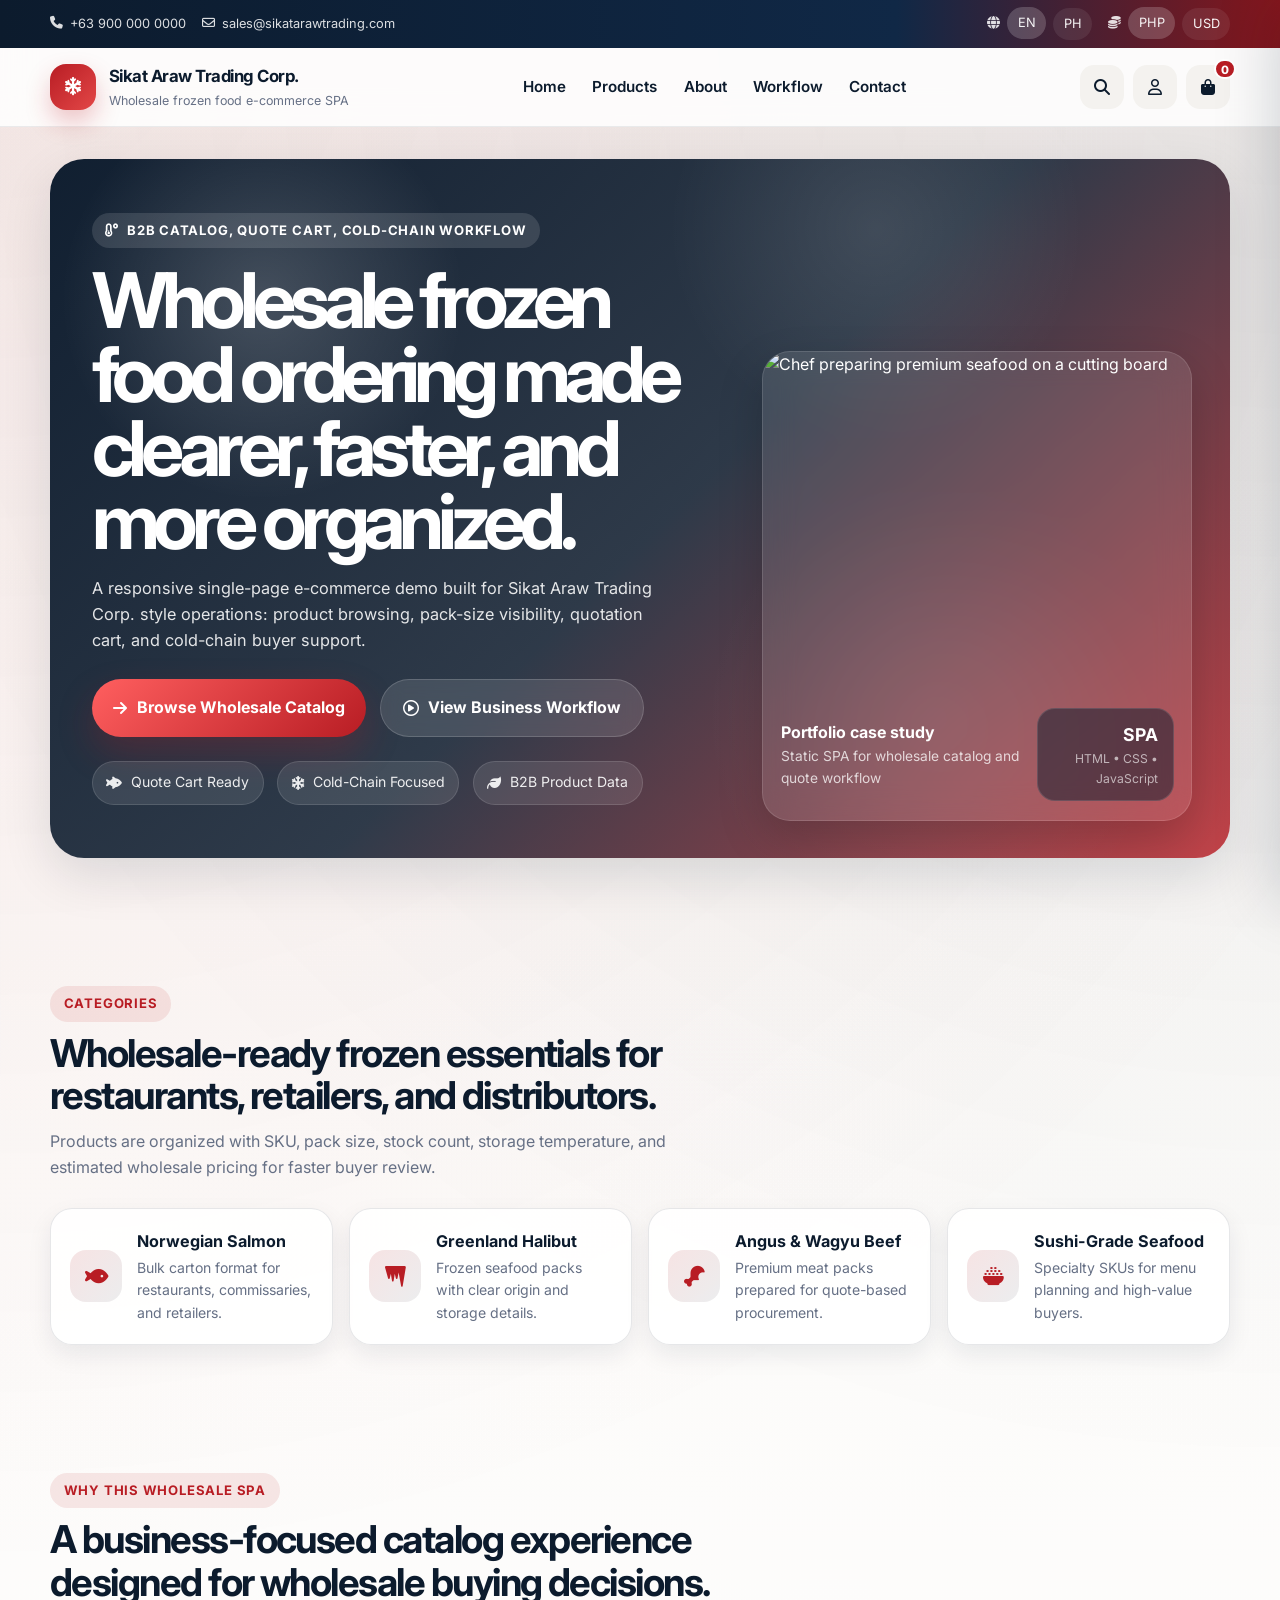
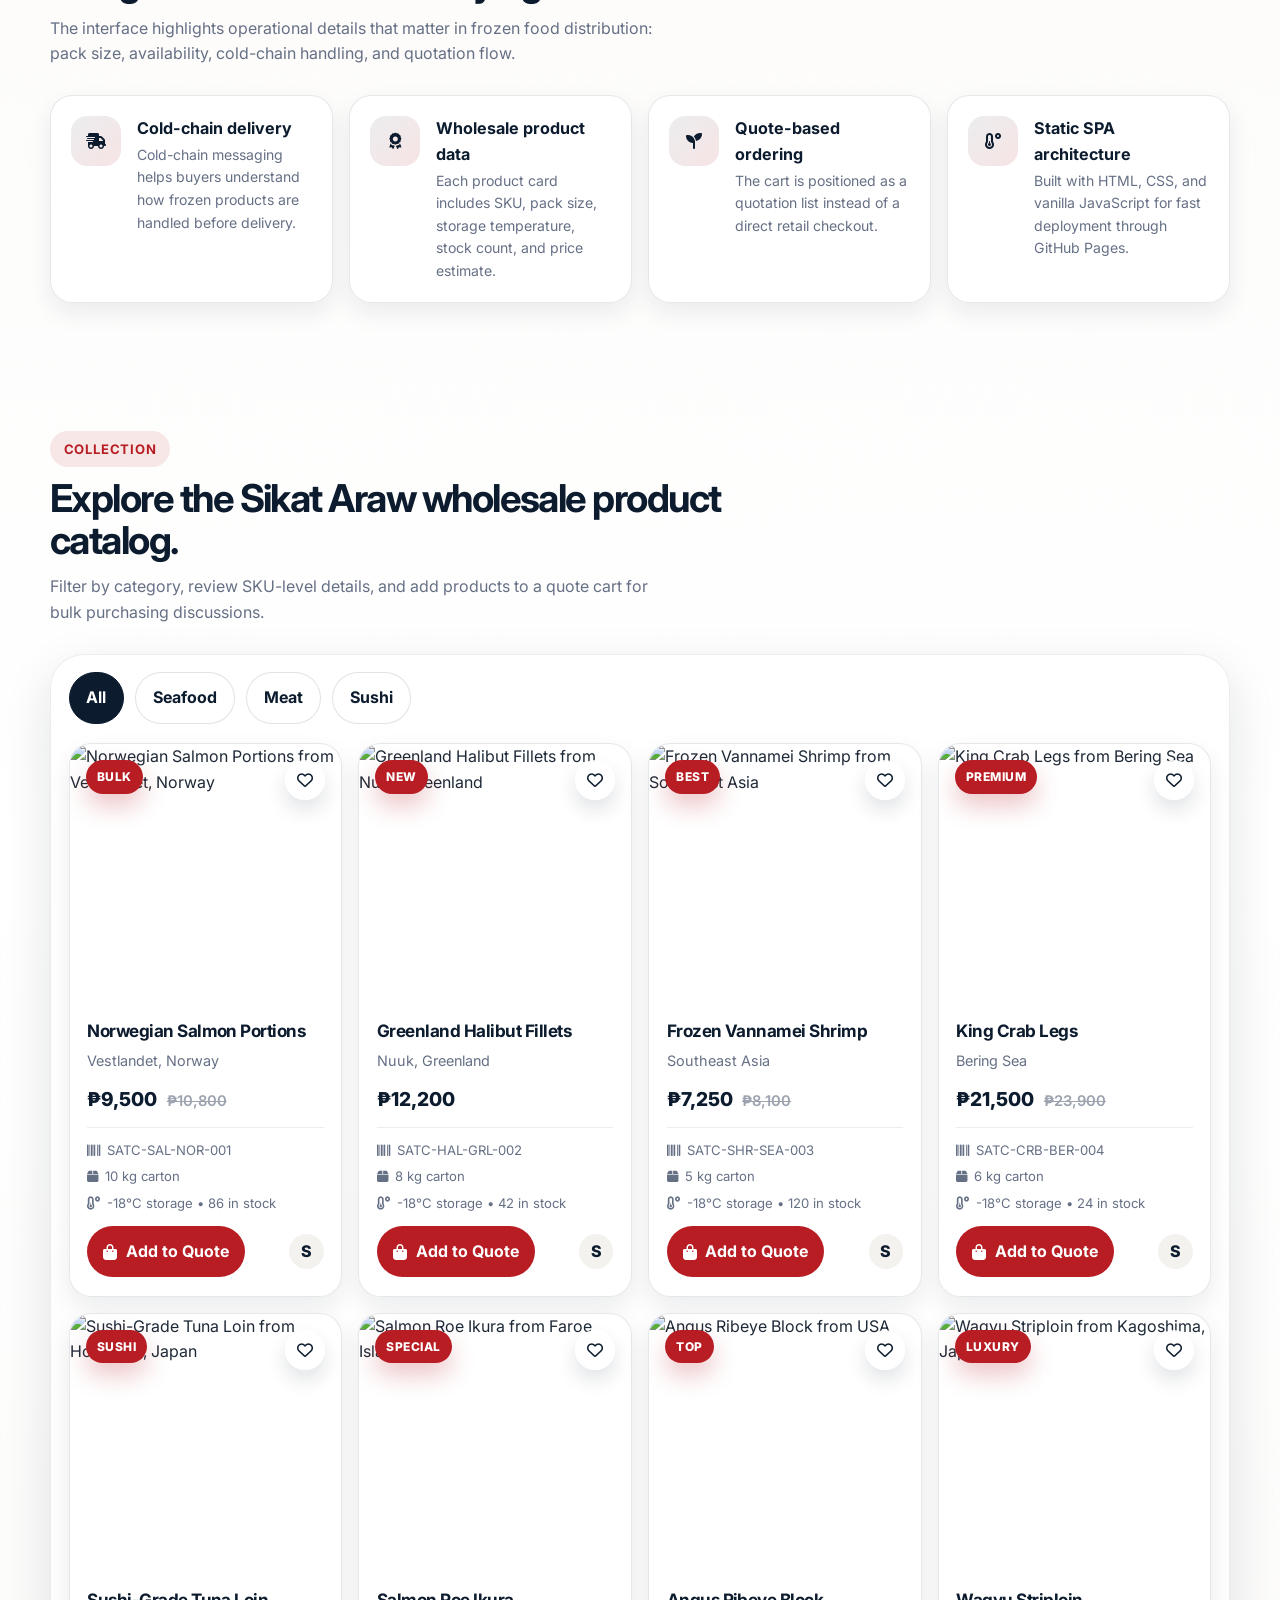
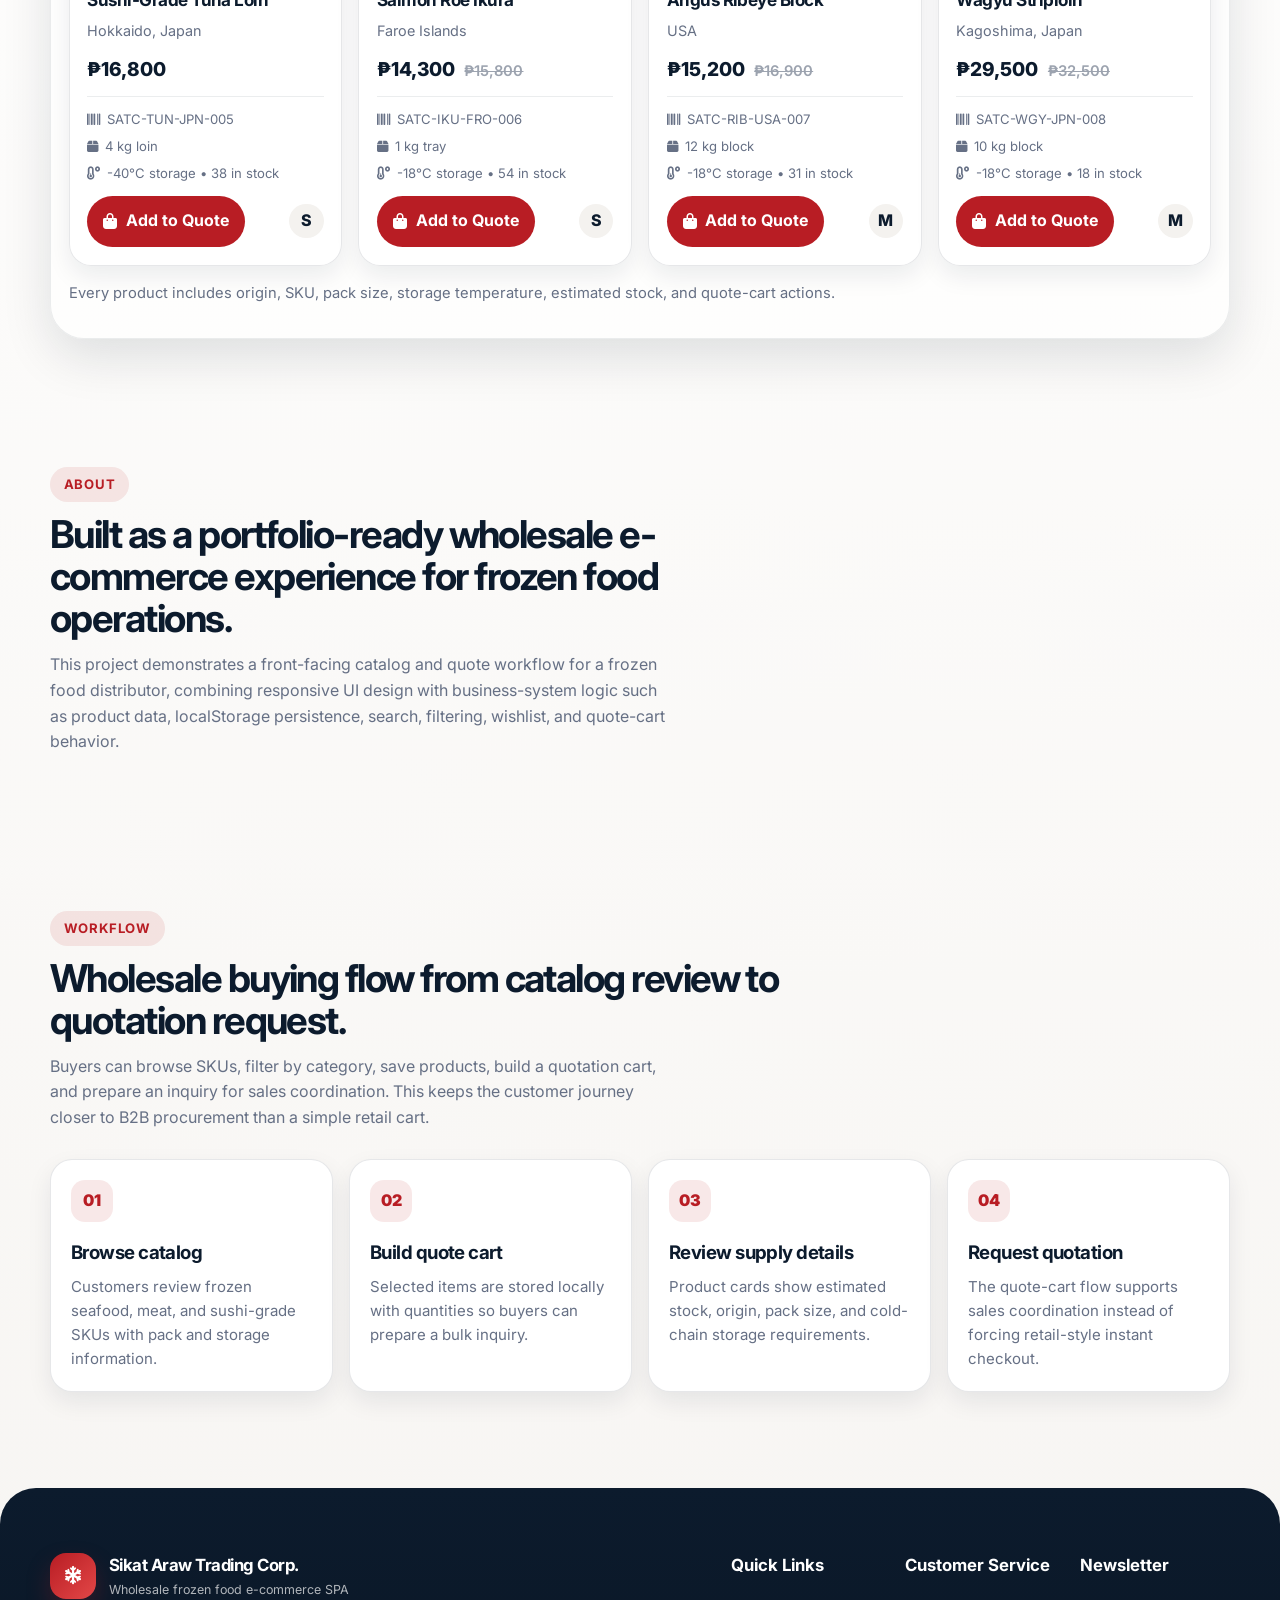
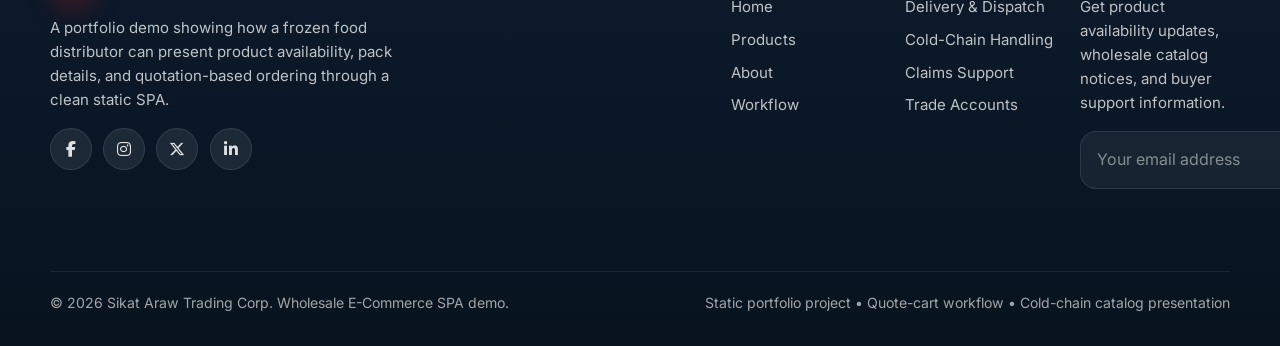
==== sikat-araw-wholesale-ecommerce-spa/index.html @ f28b887a "Add files via upload" ====
<!DOCTYPE html>
<html lang="en">
<head>
  <meta charset="UTF-8" />
  <meta name="viewport" content="width=device-width, initial-scale=1.0" />
  <title>Sikat Araw Trading Corp. | Wholesale E-Commerce SPA</title>
  <meta name="description" content="A portfolio-ready wholesale e-commerce SPA for frozen food distribution, quote requests, product catalog browsing, and cold-chain purchasing workflows." />
  <meta name="theme-color" content="#0c1b2d" />
  <meta property="og:title" content="Sikat Araw Trading Corp. | Wholesale E-Commerce SPA" />
  <meta property="og:description" content="Wholesale frozen food catalog with quote-cart workflow, product availability details, and cold-chain buyer support." />
  <meta property="og:type" content="website" />
  <meta name="author" content="John Eric Malonosan" />
  <link rel="preconnect" href="https://fonts.googleapis.com">
  <link rel="preconnect" href="https://fonts.gstatic.com" crossorigin>
  <link href="https://fonts.googleapis.com/css2?family=Inter:wght@400;500;600;700;800;900&display=swap" rel="stylesheet">
  <link rel="stylesheet" href="https://cdnjs.cloudflare.com/ajax/libs/font-awesome/6.5.2/css/all.min.css" referrerpolicy="no-referrer" />
  <link rel="stylesheet" href="assets/css/styles.css" />
</head>
<body>
  <header class="site-header">
    <div class="utility-bar">
      <div class="container">
        <div class="utility-group">
          <a class="utility-link" href="tel:+639000000000"><i class="fa-solid fa-phone"></i> +63 900 000 0000</a>
          <a class="utility-link" href="mailto:sales@sikatarawtrading.com"><i class="fa-regular fa-envelope"></i> sales@sikatarawtrading.com</a>
        </div>
        <div class="utility-group">
          <div class="switcher" aria-label="Language switcher">
            <i class="fa-solid fa-globe"></i>
            <button type="button" class="active" data-language="EN" aria-pressed="true">EN</button>
            <button type="button" data-language="PH" aria-pressed="false">PH</button>
          </div>
          <div class="switcher" aria-label="Currency switcher">
            <i class="fa-solid fa-coins"></i>
            <button type="button" class="active" data-currency="PHP" aria-pressed="true">PHP</button>
            <button type="button" data-currency="USD" aria-pressed="false">USD</button>
          </div>
        </div>
      </div>
    </div>

    <nav class="main-nav">
      <div class="container">
        <a class="brand" href="#home" aria-label="Sikat Araw Trading Corp. home">
          <span class="brand-mark"><i class="fa-solid fa-snowflake"></i></span>
          <span class="brand-text">
            <strong>Sikat Araw Trading Corp.</strong>
            <span>Wholesale frozen food e-commerce SPA</span>
          </span>
        </a>

        <button class="menu-toggle" type="button" aria-label="Toggle navigation" aria-expanded="false" aria-controls="navLinks">
          <i class="fa-solid fa-bars"></i>
        </button>

        <ul class="nav-links" id="navLinks">
          <li><a href="#home">Home</a></li>
          <li><a href="#products">Products</a></li>
          <li><a href="#about">About</a></li>
          <li><a href="#workflow">Workflow</a></li>
          <li><a href="#contact">Contact</a></li>
        </ul>

        <div class="nav-actions" aria-label="Quick actions">
          <button class="icon-btn" id="searchButton" type="button" aria-label="Search products" aria-controls="searchModal">
            <i class="fa-solid fa-magnifying-glass"></i>
          </button>
          <button class="icon-btn" id="accountButton" type="button" aria-label="Trade account information" aria-controls="infoModal">
            <i class="fa-regular fa-user"></i>
          </button>
          <button class="icon-btn" id="cartButton" type="button" aria-label="Open quote cart" aria-controls="cartDrawer" aria-expanded="false">
            <i class="fa-solid fa-bag-shopping"></i>
            <span class="cart-badge" id="cartBadge">0</span>
          </button>
        </div>
      </div>
    </nav>
  </header>

  <main id="home">
    <section class="hero">
      <div class="container">
        <div class="hero-shell">
          <div class="hero-grid">
            <div class="hero-copy">
              <span class="eyebrow"><i class="fa-solid fa-temperature-low"></i> B2B catalog, quote cart, cold-chain workflow</span>
              <h1>Wholesale frozen food ordering made clearer, faster, and more organized.</h1>
              <p>
                A responsive single-page e-commerce demo built for Sikat Araw Trading Corp. style operations: product browsing, pack-size visibility, quotation cart, and cold-chain buyer support.
              </p>
              <div class="hero-actions">
                <a class="pill-btn primary" href="#products"><i class="fa-solid fa-arrow-right"></i> Browse Wholesale Catalog</a>
                <a class="pill-btn outline" href="#workflow"><i class="fa-regular fa-circle-play"></i> View Business Workflow</a>
              </div>
              <div class="hero-points" aria-label="Key value propositions">
                <span class="hero-point"><i class="fa-solid fa-fish-fins"></i> Quote Cart Ready</span>
                <span class="hero-point"><i class="fa-solid fa-snowflake"></i> Cold-Chain Focused</span>
                <span class="hero-point"><i class="fa-solid fa-leaf"></i> B2B Product Data</span>
              </div>
            </div>

            <div class="hero-visual">
              <div class="hero-card">
                <img src="https://images.unsplash.com/photo-1519708227418-c8fd9a32b7a2?auto=format&fit=crop&w=1200&q=80" alt="Chef preparing premium seafood on a cutting board" />
                <div class="hero-card-footer">
                  <div>
                    <strong>Portfolio case study</strong>
                    <span>Static SPA for wholesale catalog and quote workflow</span>
                  </div>
                  <div class="hero-stat">
                    <strong>SPA</strong>
                    <span>HTML • CSS • JavaScript</span>
                  </div>
                </div>
              </div>
            </div>
          </div>
        </div>
      </div>
    </section>

    <section class="section" aria-labelledby="categories-title">
      <div class="container">
        <div class="section-heading">
          <span class="eyebrow">Categories</span>
          <h2 id="categories-title">Wholesale-ready frozen essentials for restaurants, retailers, and distributors.</h2>
          <p>Products are organized with SKU, pack size, stock count, storage temperature, and estimated wholesale pricing for faster buyer review.</p>
        </div>

        <div class="category-grid">
          <article class="category-card">
            <div class="category-icon"><i class="fa-solid fa-fish"></i></div>
            <div>
              <h3>Norwegian Salmon</h3>
              <p>Bulk carton format for restaurants, commissaries, and retailers.</p>
            </div>
          </article>
          <article class="category-card">
            <div class="category-icon"><i class="fa-solid fa-icicles"></i></div>
            <div>
              <h3>Greenland Halibut</h3>
              <p>Frozen seafood packs with clear origin and storage details.</p>
            </div>
          </article>
          <article class="category-card">
            <div class="category-icon"><i class="fa-solid fa-drumstick-bite"></i></div>
            <div>
              <h3>Angus & Wagyu Beef</h3>
              <p>Premium meat packs prepared for quote-based procurement.</p>
            </div>
          </article>
          <article class="category-card">
            <div class="category-icon"><i class="fa-solid fa-bowl-rice"></i></div>
            <div>
              <h3>Sushi-Grade Seafood</h3>
              <p>Specialty SKUs for menu planning and high-value buyers.</p>
            </div>
          </article>
        </div>
      </div>
    </section>

    <section class="section" aria-labelledby="benefits-title">
      <div class="container">
        <div class="section-heading">
          <span class="eyebrow">Why this wholesale SPA</span>
          <h2 id="benefits-title">A business-focused catalog experience designed for wholesale buying decisions.</h2>
          <p>The interface highlights operational details that matter in frozen food distribution: pack size, availability, cold-chain handling, and quotation flow.</p>
        </div>

        <div class="benefit-grid">
          <article class="benefit-card">
            <div class="benefit-icon"><i class="fa-solid fa-truck-fast"></i></div>
            <div>
              <h3>Cold-chain delivery</h3>
              <p>Cold-chain messaging helps buyers understand how frozen products are handled before delivery.</p>
            </div>
          </article>
          <article class="benefit-card">
            <div class="benefit-icon"><i class="fa-solid fa-award"></i></div>
            <div>
              <h3>Wholesale product data</h3>
              <p>Each product card includes SKU, pack size, storage temperature, stock count, and price estimate.</p>
            </div>
          </article>
          <article class="benefit-card">
            <div class="benefit-icon"><i class="fa-solid fa-seedling"></i></div>
            <div>
              <h3>Quote-based ordering</h3>
              <p>The cart is positioned as a quotation list instead of a direct retail checkout.</p>
            </div>
          </article>
          <article class="benefit-card">
            <div class="benefit-icon"><i class="fa-solid fa-temperature-low"></i></div>
            <div>
              <h3>Static SPA architecture</h3>
              <p>Built with HTML, CSS, and vanilla JavaScript for fast deployment through GitHub Pages.</p>
            </div>
          </article>
        </div>
      </div>
    </section>

    <section class="section" id="products" aria-labelledby="products-title">
      <div class="container">
        <div class="section-heading">
          <span class="eyebrow">Collection</span>
          <h2 id="products-title">Explore the Sikat Araw wholesale product catalog.</h2>
          <p>Filter by category, review SKU-level details, and add products to a quote cart for bulk purchasing discussions.</p>
        </div>

        <div class="collection-wrap">
          <div class="tabs" role="tablist" aria-label="Product categories">
            <button class="tab-btn active" type="button" role="tab" aria-selected="true" data-filter="all">All</button>
            <button class="tab-btn" type="button" role="tab" aria-selected="false" data-filter="seafood">Seafood</button>
            <button class="tab-btn" type="button" role="tab" aria-selected="false" data-filter="meat">Meat</button>
            <button class="tab-btn" type="button" role="tab" aria-selected="false" data-filter="sushi">Sushi</button>
          </div>

          <div class="product-grid" id="productGrid" aria-live="polite"></div>
          <p class="filter-note">Every product includes origin, SKU, pack size, storage temperature, estimated stock, and quote-cart actions.</p>
        </div>
      </div>
    </section>

    <section class="section" id="about">
      <div class="container">
        <div class="section-heading">
          <span class="eyebrow">About</span>
          <h2>Built as a portfolio-ready wholesale e-commerce experience for frozen food operations.</h2>
          <p>This project demonstrates a front-facing catalog and quote workflow for a frozen food distributor, combining responsive UI design with business-system logic such as product data, localStorage persistence, search, filtering, wishlist, and quote-cart behavior.</p>
        </div>
      </div>
    </section>

    <section class="section" id="workflow">
      <div class="container">
        <div class="section-heading">
          <span class="eyebrow">Workflow</span>
          <h2>Wholesale buying flow from catalog review to quotation request.</h2>
          <p>Buyers can browse SKUs, filter by category, save products, build a quotation cart, and prepare an inquiry for sales coordination. This keeps the customer journey closer to B2B procurement than a simple retail cart.</p>
        </div>

        <div class="workflow-grid" aria-label="Wholesale workflow steps">
          <article class="workflow-card">
            <span>01</span>
            <h3>Browse catalog</h3>
            <p>Customers review frozen seafood, meat, and sushi-grade SKUs with pack and storage information.</p>
          </article>
          <article class="workflow-card">
            <span>02</span>
            <h3>Build quote cart</h3>
            <p>Selected items are stored locally with quantities so buyers can prepare a bulk inquiry.</p>
          </article>
          <article class="workflow-card">
            <span>03</span>
            <h3>Review supply details</h3>
            <p>Product cards show estimated stock, origin, pack size, and cold-chain storage requirements.</p>
          </article>
          <article class="workflow-card">
            <span>04</span>
            <h3>Request quotation</h3>
            <p>The quote-cart flow supports sales coordination instead of forcing retail-style instant checkout.</p>
          </article>
        </div>
      </div>
    </section>
  </main>

  <footer class="site-footer" id="contact">
    <div class="container">
      <div class="footer-grid">
        <div class="footer-brand">
          <a class="brand" href="#home" aria-label="Sikat Araw Trading Corp. home">
            <span class="brand-mark"><i class="fa-solid fa-snowflake"></i></span>
            <span class="brand-text">
              <strong style="color:#fff;">Sikat Araw Trading Corp.</strong>
              <span style="color:rgba(255,255,255,0.68);">Wholesale frozen food e-commerce SPA</span>
            </span>
          </a>
          <p style="margin:1rem 0 0;">
            A portfolio demo showing how a frozen food distributor can present product availability, pack details, and quotation-based ordering through a clean static SPA.
          </p>
          <div class="socials" aria-label="Social media">
            <a href="#contact" aria-label="Facebook"><i class="fa-brands fa-facebook-f"></i></a>
            <a href="#contact" aria-label="Instagram"><i class="fa-brands fa-instagram"></i></a>
            <a href="#contact" aria-label="X"><i class="fa-brands fa-x-twitter"></i></a>
            <a href="#contact" aria-label="LinkedIn"><i class="fa-brands fa-linkedin-in"></i></a>
          </div>
        </div>

        <div class="footer-columns">
          <nav class="footer-links" aria-label="Quick links">
            <h4>Quick Links</h4>
            <ul>
              <li><a href="#home">Home</a></li>
              <li><a href="#products">Products</a></li>
              <li><a href="#about">About</a></li>
              <li><a href="#workflow">Workflow</a></li>
            </ul>
          </nav>

          <nav class="footer-links" aria-label="Customer service">
            <h4>Customer Service</h4>
            <ul>
              <li><a href="#contact" data-info="shipping">Delivery & Dispatch</a></li>
              <li><a href="#contact" data-info="cold-chain">Cold-Chain Handling</a></li>
              <li><a href="#contact" data-info="returns">Claims Support</a></li>
              <li><a href="#contact" data-info="trade">Trade Accounts</a></li>
            </ul>
          </nav>

          <div class="newsletter">
            <h4>Newsletter</h4>
            <p>Get product availability updates, wholesale catalog notices, and buyer support information.</p>
            <form class="newsletter-form">
              <input type="email" id="newsletterEmail" placeholder="Your email address" aria-label="Email address" required />
              <button type="submit">Subscribe</button>
            </form>
            <p class="newsletter-message" id="newsletterMessage" role="status" aria-live="polite"></p>
          </div>
        </div>
      </div>

      <div class="footer-bottom">
        <span>© 2026 Sikat Araw Trading Corp. Wholesale E-Commerce SPA demo.</span>
        <span>Static portfolio project • Quote-cart workflow • Cold-chain catalog presentation</span>
      </div>
    </div>
  </footer>


  <div class="cart-overlay" id="cartOverlay" hidden></div>
  <aside class="cart-drawer" id="cartDrawer" aria-labelledby="cartTitle" aria-hidden="true">
    <div class="drawer-header">
      <h2 id="cartTitle">Quote Cart</h2>
      <button class="drawer-close" id="closeCart" type="button" aria-label="Close quote cart">
        <i class="fa-solid fa-xmark"></i>
      </button>
    </div>
    <div class="drawer-body" id="cartItems" aria-live="polite"></div>
    <div class="drawer-footer">
      <div class="drawer-total">
        <span>Estimated Subtotal</span>
        <span id="cartSubtotal">₱0</span>
      </div>
      <button class="checkout-btn" id="checkoutButton" type="button">Prepare Wholesale Quote</button>
      <button class="secondary-btn" id="clearCartButton" type="button">Clear Quote Cart</button>
    </div>
  </aside>

  <div class="modal-overlay" id="modalOverlay" hidden></div>
  <section class="modal" id="searchModal" aria-labelledby="searchTitle" aria-hidden="true">
    <div class="modal-header">
      <h2 id="searchTitle">Search Wholesale Products</h2>
      <button class="modal-close" type="button" data-close-modal aria-label="Close search">
        <i class="fa-solid fa-xmark"></i>
      </button>
    </div>
    <div class="modal-body">
      <form class="search-form" id="searchForm">
        <input id="searchInput" type="search" placeholder="Search SKU, salmon, tuna, wagyu, shrimp..." aria-label="Search product catalog" />
        <div class="search-actions">
          <button class="checkout-btn" type="submit">Search</button>
          <button class="secondary-btn" id="clearSearchButton" type="button">Clear Search</button>
        </div>
      </form>
    </div>
  </section>

  <section class="modal" id="infoModal" aria-labelledby="infoTitle" aria-hidden="true">
    <div class="modal-header">
      <h2 id="infoTitle">Trade Account</h2>
      <button class="modal-close" type="button" data-close-modal aria-label="Close information panel">
        <i class="fa-solid fa-xmark"></i>
      </button>
    </div>
    <div class="modal-body" id="infoBody">
      <p>Trade buyers can request quotations, delivery details, product availability, and account setup support through sales@sikatarawtrading.com.</p>
    </div>
  </section>

  <div class="toast" id="toast" role="status" aria-live="polite"></div>
  <script src="assets/js/products.js"></script>
  <script src="assets/js/app.js"></script>
</body>
</html>
---- sikat-araw-wholesale-ecommerce-spa/assets/css/styles.css ----
:root {
  --primary: #b81d24;
  --primary-dark: #86161c;
  --navy: #0c1b2d;
  --navy-2: #13263d;
  --warm-gray: #f4f2ef;
  --warm-gray-2: #e7e1da;
  --white: #ffffff;
  --text: #1e2937;
  --muted: #667085;
  --border: rgba(12, 27, 45, 0.1);
  --shadow: 0 18px 50px rgba(12, 27, 45, 0.12);
  --shadow-sm: 0 10px 24px rgba(12, 27, 45, 0.08);
  --radius-xl: 28px;
  --radius-lg: 22px;
  --radius-md: 16px;
  --radius-sm: 12px;
  --container: 1180px;
}

* {
  box-sizing: border-box;
}

html {
  scroll-behavior: smooth;
}

body {
  margin: 0;
  font-family: "Inter", sans-serif;
  color: var(--text);
  background:
    radial-gradient(circle at top left, rgba(184, 29, 36, 0.08), transparent 30%),
    radial-gradient(circle at top right, rgba(12, 27, 45, 0.08), transparent 28%),
    linear-gradient(180deg, #f9f7f4 0%, #ffffff 48%, #f6f4f1 100%);
  line-height: 1.6;
  overflow-x: hidden;
}

img {
  max-width: 100%;
  display: block;
}

a {
  color: inherit;
  text-decoration: none;
}

button,
input {
  font: inherit;
}

button:focus-visible,
a:focus-visible,
input:focus-visible {
  outline: 3px solid rgba(184, 29, 36, 0.35);
  outline-offset: 3px;
}

.container {
  width: min(calc(100% - 2rem), var(--container));
  margin: 0 auto;
}

.section {
  padding: 4rem 0;
}

.eyebrow {
  display: inline-flex;
  align-items: center;
  gap: 0.5rem;
  padding: 0.45rem 0.85rem;
  border-radius: 999px;
  background: rgba(184, 29, 36, 0.1);
  color: var(--primary);
  font-size: 0.82rem;
  font-weight: 700;
  letter-spacing: 0.06em;
  text-transform: uppercase;
}

.section-heading {
  max-width: 760px;
  margin-bottom: 1.75rem;
}

.section-heading h2 {
  margin: 0.65rem 0 0.8rem;
  color: var(--navy);
  font-size: clamp(1.7rem, 3vw, 3rem);
  line-height: 1.1;
  letter-spacing: -0.04em;
}

.section-heading p {
  margin: 0;
  color: var(--muted);
  font-size: 1rem;
  max-width: 62ch;
}

/* Header */
.site-header {
  position: sticky;
  top: 0;
  z-index: 1000;
  backdrop-filter: blur(16px);
  background: rgba(255, 255, 255, 0.86);
  border-bottom: 1px solid rgba(12, 27, 45, 0.08);
}

.utility-bar {
  background: linear-gradient(90deg, var(--navy), #102846 70%, var(--primary-dark));
  color: rgba(255, 255, 255, 0.9);
  font-size: 0.8rem;
}

.utility-bar .container {
  display: flex;
  align-items: center;
  justify-content: space-between;
  gap: 1rem;
  padding: 0.5rem 0;
  flex-wrap: wrap;
}

.utility-group {
  display: flex;
  align-items: center;
  gap: 1rem;
  flex-wrap: wrap;
}

.utility-link,
.switcher {
  display: inline-flex;
  align-items: center;
  gap: 0.45rem;
  opacity: 0.95;
}

.switcher button {
  border: 0;
  background: rgba(255, 255, 255, 0.08);
  color: #fff;
  border-radius: 999px;
  padding: 0.35rem 0.65rem;
  cursor: pointer;
  transition: transform 180ms ease, background 180ms ease;
}

.switcher button:hover,
.switcher button.active,
.switcher button[aria-pressed="true"] {
  transform: translateY(-1px);
  background: rgba(255, 255, 255, 0.2);
}

.main-nav {
  position: relative;
  padding: 0.95rem 0;
}

.main-nav .container {
  display: grid;
  grid-template-columns: auto 1fr auto;
  align-items: center;
  gap: 1rem;
}

.brand {
  display: inline-flex;
  align-items: center;
  gap: 0.8rem;
  min-width: max-content;
}

.brand-mark {
  width: 46px;
  height: 46px;
  border-radius: 16px;
  display: grid;
  place-items: center;
  background: linear-gradient(135deg, var(--primary), #e34747);
  color: #fff;
  box-shadow: 0 12px 25px rgba(184, 29, 36, 0.25);
  font-size: 1.15rem;
}

.brand-text strong {
  display: block;
  color: var(--navy);
  font-size: 1.05rem;
  letter-spacing: -0.03em;
}

.brand-text span {
  display: block;
  color: var(--muted);
  font-size: 0.78rem;
  margin-top: 0.08rem;
}

.menu-toggle {
  display: none;
  justify-self: end;
  border: 0;
  width: 46px;
  height: 46px;
  border-radius: 14px;
  background: var(--warm-gray);
  color: var(--navy);
  cursor: pointer;
  transition: transform 180ms ease, box-shadow 180ms ease;
}

.menu-toggle:hover {
  transform: translateY(-1px);
  box-shadow: var(--shadow-sm);
}

.nav-links {
  display: flex;
  align-items: center;
  justify-content: center;
  gap: 1.65rem;
  margin: 0;
  padding: 0;
  list-style: none;
}

.nav-links a {
  color: var(--navy);
  font-weight: 600;
  font-size: 0.95rem;
  position: relative;
}

.nav-links a::after {
  content: "";
  position: absolute;
  left: 0;
  bottom: -0.35rem;
  width: 100%;
  height: 2px;
  transform: scaleX(0);
  transform-origin: center;
  background: var(--primary);
  transition: transform 180ms ease;
}

.nav-links a:hover::after {
  transform: scaleX(1);
}

.nav-actions {
  display: flex;
  align-items: center;
  gap: 0.55rem;
}

.icon-btn {
  position: relative;
  border: 0;
  width: 44px;
  height: 44px;
  border-radius: 14px;
  background: var(--warm-gray);
  color: var(--navy);
  cursor: pointer;
  display: grid;
  place-items: center;
  transition: transform 180ms ease, box-shadow 180ms ease, background 180ms ease;
}

.icon-btn:hover,
.pill-btn:hover,
.add-btn:hover,
.product-card:hover,
.category-card:hover,
.benefit-card:hover {
  transform: translateY(-3px);
  box-shadow: var(--shadow-sm);
}

.icon-btn:hover {
  background: #fff;
}

.cart-badge {
  position: absolute;
  top: -6px;
  right: -6px;
  min-width: 20px;
  height: 20px;
  padding: 0 0.32rem;
  border-radius: 999px;
  background: var(--primary);
  color: #fff;
  font-size: 0.72rem;
  font-weight: 800;
  display: grid;
  place-items: center;
  border: 2px solid #fff;
  transform-origin: center;
}

.cart-badge.bump {
  animation: badgeScale 320ms ease;
}

@keyframes badgeScale {
  0% { transform: scale(1); }
  35% { transform: scale(1.35); }
  100% { transform: scale(1); }
}

/* Hero */
.hero {
  padding: 2rem 0 4rem;
}

.hero-shell {
  position: relative;
  overflow: hidden;
  border-radius: 34px;
  background:
    linear-gradient(135deg, rgba(12, 27, 45, 0.98), rgba(12, 27, 45, 0.85) 52%, rgba(184, 29, 36, 0.82)),
    url("https://images.unsplash.com/photo-1547592180-85f173990554?auto=format&fit=crop&w=1600&q=80") center/cover;
  color: #fff;
  box-shadow: var(--shadow);
}

.hero-shell::before {
  content: "";
  position: absolute;
  inset: 0;
  background:
    radial-gradient(circle at 18% 20%, rgba(255, 255, 255, 0.18), transparent 18%),
    radial-gradient(circle at 70% 10%, rgba(255, 255, 255, 0.1), transparent 20%),
    radial-gradient(circle at 75% 80%, rgba(255, 255, 255, 0.08), transparent 22%);
  pointer-events: none;
}

.hero-grid {
  position: relative;
  display: grid;
  gap: 2rem;
  padding: 1.5rem;
}

.hero-copy {
  align-self: center;
  max-width: 640px;
  padding: 1rem 0.25rem 1rem 0.25rem;
}

.hero-copy .eyebrow {
  background: rgba(255, 255, 255, 0.12);
  color: #fff;
}

.hero-copy h1 {
  margin: 1rem 0 1rem;
  font-size: clamp(2.45rem, 6vw, 5.1rem);
  line-height: 0.96;
  letter-spacing: -0.08em;
  text-wrap: balance;
}

.hero-copy p {
  margin: 0 0 1.6rem;
  max-width: 58ch;
  color: rgba(255, 255, 255, 0.88);
  font-size: 1.02rem;
}

.hero-actions {
  display: flex;
  flex-wrap: wrap;
  gap: 0.85rem;
  margin-bottom: 1.5rem;
}

.pill-btn {
  display: inline-flex;
  align-items: center;
  gap: 0.6rem;
  border: 0;
  padding: 0.95rem 1.35rem;
  border-radius: 999px;
  font-weight: 700;
  cursor: pointer;
  transition: transform 180ms ease, box-shadow 180ms ease, background 180ms ease, color 180ms ease;
}

.pill-btn.primary {
  background: linear-gradient(135deg, #ff5f5f, var(--primary));
  color: #fff;
  box-shadow: 0 16px 35px rgba(184, 29, 36, 0.25);
}

.pill-btn.outline {
  background: rgba(255, 255, 255, 0.12);
  color: #fff;
  border: 1px solid rgba(255, 255, 255, 0.16);
  backdrop-filter: blur(10px);
}

.hero-points {
  display: flex;
  flex-wrap: wrap;
  gap: 0.85rem;
}

.hero-point {
  display: inline-flex;
  align-items: center;
  gap: 0.55rem;
  padding: 0.6rem 0.85rem;
  border-radius: 999px;
  background: rgba(255, 255, 255, 0.1);
  border: 1px solid rgba(255, 255, 255, 0.12);
  color: rgba(255, 255, 255, 0.9);
  font-size: 0.88rem;
}

.hero-visual {
  position: relative;
  display: grid;
  place-items: end;
  min-height: 360px;
}

.hero-card {
  width: min(100%, 430px);
  background: rgba(255, 255, 255, 0.11);
  border: 1px solid rgba(255, 255, 255, 0.12);
  backdrop-filter: blur(16px);
  border-radius: 28px;
  overflow: hidden;
  box-shadow: 0 18px 45px rgba(0, 0, 0, 0.18);
  margin-top: auto;
}

.hero-card img {
  width: 100%;
  height: 340px;
  object-fit: cover;
}

.hero-card-footer {
  padding: 1rem 1.1rem 1.15rem;
  display: flex;
  align-items: center;
  justify-content: space-between;
  gap: 1rem;
}

.hero-card-footer strong {
  display: block;
  font-size: 1rem;
}

.hero-card-footer span {
  display: block;
  color: rgba(255, 255, 255, 0.76);
  font-size: 0.86rem;
}

.hero-stat {
  padding: 0.75rem 0.95rem;
  border-radius: 18px;
  background: rgba(12, 27, 45, 0.5);
  border: 1px solid rgba(255, 255, 255, 0.12);
  text-align: right;
  min-width: 120px;
}

.hero-stat strong {
  display: block;
  font-size: 1.1rem;
}

.hero-stat span {
  display: block;
  font-size: 0.76rem;
  opacity: 0.82;
}

/* Categories */
.category-grid {
  display: grid;
  grid-template-columns: repeat(2, minmax(0, 1fr));
  gap: 1rem;
}

.category-card,
.benefit-card,
.product-card {
  background: rgba(255, 255, 255, 0.88);
  border: 1px solid var(--border);
  border-radius: var(--radius-lg);
  box-shadow: var(--shadow-sm);
  transition: transform 180ms ease, box-shadow 180ms ease, border-color 180ms ease;
}

.category-card {
  padding: 1.2rem;
  display: flex;
  align-items: center;
  gap: 0.9rem;
  min-height: 104px;
}

.category-icon {
  width: 52px;
  height: 52px;
  flex: 0 0 auto;
  border-radius: 16px;
  display: grid;
  place-items: center;
  background: linear-gradient(135deg, rgba(184, 29, 36, 0.12), rgba(12, 27, 45, 0.08));
  color: var(--primary);
  font-size: 1.3rem;
}

.category-card h3,
.benefit-card h3 {
  margin: 0 0 0.15rem;
  color: var(--navy);
  font-size: 1.01rem;
}

.category-card p,
.benefit-card p {
  margin: 0;
  color: var(--muted);
  font-size: 0.88rem;
}

/* Benefits */
.benefit-grid {
  display: grid;
  grid-template-columns: 1fr;
  gap: 1rem;
}

.benefit-card {
  padding: 1.25rem;
  display: flex;
  gap: 1rem;
  align-items: flex-start;
}

.benefit-card .benefit-icon {
  width: 50px;
  height: 50px;
  border-radius: 16px;
  background: linear-gradient(135deg, rgba(12, 27, 45, 0.08), rgba(184, 29, 36, 0.12));
  display: grid;
  place-items: center;
  color: var(--navy);
  flex: 0 0 auto;
}

/* Products */
.collection-wrap {
  background: rgba(255, 255, 255, 0.66);
  border: 1px solid rgba(12, 27, 45, 0.08);
  border-radius: 34px;
  padding: 1.1rem;
  box-shadow: var(--shadow);
}

.tabs {
  display: flex;
  flex-wrap: wrap;
  gap: 0.7rem;
  margin-bottom: 1.2rem;
}

.tab-btn {
  border: 1px solid rgba(12, 27, 45, 0.12);
  background: #fff;
  color: var(--navy);
  border-radius: 999px;
  padding: 0.75rem 1.05rem;
  font-weight: 700;
  cursor: pointer;
  transition: transform 180ms ease, background 180ms ease, color 180ms ease, border-color 180ms ease;
}

.tab-btn.active,
.tab-btn[aria-selected="true"] {
  background: var(--navy);
  color: #fff;
  border-color: var(--navy);
}

.product-grid {
  display: grid;
  grid-template-columns: 1fr;
  gap: 1rem;
}

.product-card {
  overflow: hidden;
  display: flex;
  flex-direction: column;
  position: relative;
}

.product-media {
  position: relative;
  aspect-ratio: 1 / 0.95;
  overflow: hidden;
}

.product-media img {
  width: 100%;
  height: 100%;
  object-fit: cover;
  transition: transform 380ms ease;
}

.product-card:hover .product-media img {
  transform: scale(1.04);
}

.product-tag {
  position: absolute;
  top: 1rem;
  left: 1rem;
  z-index: 1;
  padding: 0.45rem 0.7rem;
  border-radius: 999px;
  background: var(--primary);
  color: #fff;
  font-size: 0.75rem;
  font-weight: 800;
  letter-spacing: 0.04em;
  text-transform: uppercase;
  box-shadow: 0 12px 24px rgba(184, 29, 36, 0.25);
}

.wishlist-btn {
  position: absolute;
  top: 1rem;
  right: 1rem;
  z-index: 1;
  width: 40px;
  height: 40px;
  border-radius: 999px;
  border: 0;
  background: rgba(255, 255, 255, 0.9);
  color: var(--navy);
  cursor: pointer;
  display: grid;
  place-items: center;
  box-shadow: 0 10px 20px rgba(12, 27, 45, 0.12);
  transition: transform 180ms ease, color 180ms ease, background 180ms ease;
}

.wishlist-btn.active {
  color: var(--primary);
  background: #fff1f2;
}

.product-body {
  padding: 1.1rem 1.1rem 1.15rem;
  display: flex;
  flex-direction: column;
  gap: 0.75rem;
  flex: 1;
}

.product-body h3 {
  margin: 0;
  color: var(--navy);
  font-size: 1.07rem;
  line-height: 1.25;
  letter-spacing: -0.03em;
}

.origin {
  color: var(--muted);
  font-size: 0.9rem;
  margin-top: -0.25rem;
}

.price-row {
  display: flex;
  align-items: baseline;
  gap: 0.6rem;
  flex-wrap: wrap;
}

.price {
  color: var(--navy);
  font-weight: 800;
  font-size: 1.2rem;
}

.old-price {
  color: #9ca3af;
  text-decoration: line-through;
  font-weight: 600;
  font-size: 0.92rem;
}

.product-meta {
  display: flex;
  align-items: center;
  justify-content: space-between;
  gap: 0.8rem;
  margin-top: auto;
}

.add-btn {
  border: 0;
  border-radius: 999px;
  background: var(--primary);
  color: #fff;
  font-weight: 700;
  padding: 0.8rem 1rem;
  cursor: pointer;
  transition: transform 180ms ease, box-shadow 180ms ease, background 180ms ease;
  display: inline-flex;
  align-items: center;
  gap: 0.55rem;
  justify-content: center;
}

.add-btn.added {
  background: #0f9d58;
}

.count-chip {
  min-width: 2.15rem;
  height: 2.15rem;
  border-radius: 999px;
  background: var(--warm-gray);
  display: grid;
  place-items: center;
  font-weight: 800;
  color: var(--navy);
  flex: 0 0 auto;
}

.filter-note {
  margin-top: 1rem;
  color: var(--muted);
  font-size: 0.92rem;
}

.hidden {
  display: none !important;
}

.product-extra {
  display: grid;
  gap: 0.35rem;
  color: var(--muted);
  font-size: 0.82rem;
  border-top: 1px solid rgba(12, 27, 45, 0.08);
  padding-top: 0.75rem;
}

.product-extra span {
  display: inline-flex;
  align-items: center;
  gap: 0.45rem;
}

.cart-overlay,
.modal-overlay {
  position: fixed;
  inset: 0;
  background: rgba(12, 27, 45, 0.44);
  opacity: 0;
  pointer-events: none;
  transition: opacity 220ms ease;
  z-index: 1400;
}

.cart-overlay.open,
.modal-overlay.open {
  opacity: 1;
  pointer-events: auto;
}

.cart-drawer {
  position: fixed;
  top: 0;
  right: 0;
  width: min(100%, 430px);
  height: 100vh;
  height: 100dvh;
  background: #fff;
  box-shadow: -24px 0 60px rgba(12, 27, 45, 0.2);
  z-index: 1500;
  transform: translateX(105%);
  transition: transform 260ms ease;
  display: grid;
  grid-template-rows: auto 1fr auto;
}

.cart-drawer.open {
  transform: translateX(0);
}

.drawer-header,
.drawer-footer,
.modal-header {
  display: flex;
  align-items: center;
  justify-content: space-between;
  gap: 1rem;
  padding: 1.1rem;
  border-bottom: 1px solid rgba(12, 27, 45, 0.08);
}

.drawer-header h2,
.modal-header h2 {
  margin: 0;
  color: var(--navy);
  font-size: 1.25rem;
}

.drawer-close,
.modal-close,
.qty-btn,
.remove-btn {
  border: 0;
  cursor: pointer;
}

.drawer-close,
.modal-close {
  width: 42px;
  height: 42px;
  border-radius: 14px;
  background: var(--warm-gray);
  color: var(--navy);
  display: grid;
  place-items: center;
}

.drawer-body {
  padding: 1rem;
  overflow-y: auto;
}

.cart-empty {
  min-height: 280px;
  display: grid;
  place-items: center;
  text-align: center;
  color: var(--muted);
  padding: 2rem;
}

.cart-list {
  display: grid;
  gap: 0.85rem;
}

.cart-item {
  display: grid;
  grid-template-columns: 78px 1fr;
  gap: 0.85rem;
  border: 1px solid rgba(12, 27, 45, 0.08);
  border-radius: 18px;
  padding: 0.75rem;
  background: #fff;
}

.cart-item img {
  width: 78px;
  height: 78px;
  object-fit: cover;
  border-radius: 14px;
}

.cart-item h3 {
  margin: 0;
  font-size: 0.95rem;
  color: var(--navy);
  line-height: 1.25;
}

.cart-item small {
  color: var(--muted);
}

.cart-item-actions {
  margin-top: 0.55rem;
  display: flex;
  align-items: center;
  justify-content: space-between;
  gap: 0.75rem;
  flex-wrap: wrap;
}

.qty-control {
  display: inline-flex;
  align-items: center;
  gap: 0.45rem;
  background: var(--warm-gray);
  border-radius: 999px;
  padding: 0.25rem;
  font-weight: 800;
}

.qty-btn {
  width: 28px;
  height: 28px;
  border-radius: 999px;
  background: #fff;
  color: var(--navy);
  display: grid;
  place-items: center;
}

.remove-btn {
  background: transparent;
  color: var(--primary);
  font-weight: 700;
  padding: 0;
}

.drawer-footer {
  border-top: 1px solid rgba(12, 27, 45, 0.08);
  border-bottom: 0;
  display: grid;
  gap: 0.85rem;
}

.drawer-total {
  display: flex;
  align-items: center;
  justify-content: space-between;
  color: var(--navy);
  font-weight: 900;
  font-size: 1.1rem;
}

.checkout-btn,
.secondary-btn {
  border: 0;
  width: 100%;
  border-radius: 16px;
  padding: 0.95rem 1rem;
  font-weight: 800;
  cursor: pointer;
}

.checkout-btn {
  background: linear-gradient(135deg, #ff5f5f, var(--primary));
  color: #fff;
}

.secondary-btn {
  background: var(--warm-gray);
  color: var(--navy);
}

.modal {
  position: fixed;
  left: 50%;
  top: 50%;
  width: min(calc(100% - 2rem), 560px);
  max-height: calc(100dvh - 2rem);
  overflow: auto;
  transform: translate(-50%, -48%) scale(0.98);
  opacity: 0;
  pointer-events: none;
  background: #fff;
  border-radius: 24px;
  box-shadow: var(--shadow);
  z-index: 1600;
  transition: opacity 220ms ease, transform 220ms ease;
}

.modal.open {
  transform: translate(-50%, -50%) scale(1);
  opacity: 1;
  pointer-events: auto;
}

.modal-body {
  padding: 1.1rem;
  color: var(--muted);
}

.modal-body p:first-child {
  margin-top: 0;
}

.search-form {
  display: grid;
  gap: 0.75rem;
}

.search-form input {
  width: 100%;
  border: 1px solid rgba(12, 27, 45, 0.12);
  border-radius: 16px;
  padding: 0.95rem 1rem;
  color: var(--navy);
}

.search-actions {
  display: flex;
  gap: 0.75rem;
  flex-wrap: wrap;
}

.search-actions .secondary-btn,
.search-actions .checkout-btn {
  width: auto;
  flex: 1;
  min-width: 140px;
}

.toast {
  position: fixed;
  left: 50%;
  bottom: 1.2rem;
  z-index: 1700;
  max-width: min(calc(100% - 2rem), 440px);
  transform: translate(-50%, 120%);
  background: var(--navy);
  color: #fff;
  border-radius: 999px;
  padding: 0.85rem 1.1rem;
  box-shadow: var(--shadow);
  opacity: 0;
  transition: transform 220ms ease, opacity 220ms ease;
  font-weight: 700;
  text-align: center;
}

.toast.show {
  transform: translate(-50%, 0);
  opacity: 1;
}

.newsletter-message {
  min-height: 1.2rem;
  color: rgba(255, 255, 255, 0.8);
  font-size: 0.84rem;
  margin-top: 0.45rem;
}

@media (prefers-reduced-motion: reduce) {
  *,
  *::before,
  *::after {
    scroll-behavior: auto !important;
    animation-duration: 0.01ms !important;
    animation-iteration-count: 1 !important;
    transition-duration: 0.01ms !important;
  }
}


/* Footer */
.site-footer {
  margin-top: 2rem;
  background: linear-gradient(180deg, #0c1b2d, #08131f);
  color: rgba(255, 255, 255, 0.85);
  border-top-left-radius: 36px;
  border-top-right-radius: 36px;
  padding: 4rem 0 2rem;
}

.footer-grid {
  display: grid;
  gap: 2rem;
}

.footer-brand {
  max-width: 38ch;
}

.footer-brand p,
.footer-links a,
.footer-links li,
.newsletter p {
  color: rgba(255, 255, 255, 0.74);
  font-size: 0.94rem;
}

.footer-columns {
  display: grid;
  gap: 1.5rem;
}

.footer-links h4,
.newsletter h4 {
  margin: 0 0 1rem;
  color: #fff;
  font-size: 1.05rem;
}

.footer-links ul {
  list-style: none;
  margin: 0;
  padding: 0;
  display: grid;
  gap: 0.55rem;
}

.footer-links a {
  transition: color 180ms ease, transform 180ms ease;
  display: inline-block;
}

.footer-links a:hover {
  color: #fff;
  transform: translateX(2px);
}

.socials {
  display: flex;
  gap: 0.7rem;
  margin-top: 1rem;
  flex-wrap: wrap;
}

.socials a {
  width: 42px;
  height: 42px;
  border-radius: 999px;
  display: grid;
  place-items: center;
  background: rgba(255, 255, 255, 0.08);
  border: 1px solid rgba(255, 255, 255, 0.1);
  transition: transform 180ms ease, background 180ms ease;
}

.socials a:hover {
  transform: translateY(-2px);
  background: rgba(255, 255, 255, 0.16);
}

.newsletter-form {
  display: grid;
  gap: 0.75rem;
  margin-top: 1rem;
}

.newsletter-form input {
  border: 1px solid rgba(255, 255, 255, 0.1);
  background: rgba(255, 255, 255, 0.06);
  color: #fff;
  border-radius: 16px;
  padding: 0.95rem 1rem;
  outline: none;
}

.newsletter-form input::placeholder {
  color: rgba(255, 255, 255, 0.48);
}

.newsletter-form button {
  border: 0;
  border-radius: 16px;
  background: linear-gradient(135deg, #ff5f5f, var(--primary));
  color: #fff;
  padding: 0.95rem 1rem;
  font-weight: 800;
  cursor: pointer;
  transition: transform 180ms ease, box-shadow 180ms ease;
}

.footer-bottom {
  margin-top: 2.5rem;
  padding-top: 1.25rem;
  border-top: 1px solid rgba(255, 255, 255, 0.08);
  display: flex;
  align-items: center;
  justify-content: space-between;
  gap: 1rem;
  flex-wrap: wrap;
  color: rgba(255, 255, 255, 0.62);
  font-size: 0.88rem;
}

/* Responsive */
@media (min-width: 640px) {
  .hero-grid {
    padding: 2rem;
  }

  .category-grid {
    grid-template-columns: repeat(2, minmax(0, 1fr));
  }

  .benefit-grid {
    grid-template-columns: repeat(2, minmax(0, 1fr));
  }

  .product-grid {
    grid-template-columns: repeat(2, minmax(0, 1fr));
  }

  .footer-columns {
    grid-template-columns: repeat(2, minmax(0, 1fr));
  }

  .newsletter-form {
    grid-template-columns: 1.2fr 0.8fr;
  }
}

@media (min-width: 900px) {
  .hero-grid {
    grid-template-columns: 1.15fr 0.85fr;
    gap: 2.5rem;
    padding: 2.35rem;
  }

  .category-grid {
    grid-template-columns: repeat(4, minmax(0, 1fr));
  }

  .benefit-grid {
    grid-template-columns: repeat(4, minmax(0, 1fr));
  }

  .product-grid {
    grid-template-columns: repeat(4, minmax(0, 1fr));
  }

  .footer-grid {
    grid-template-columns: 1.3fr 1fr;
  }

  .footer-columns {
    grid-template-columns: repeat(3, minmax(0, 1fr));
  }
}

@media (max-width: 899.98px) {
  .main-nav .container {
    grid-template-columns: auto auto auto;
  }

  .menu-toggle {
    display: inline-grid;
  }

  .nav-links {
    position: absolute;
    left: 1rem;
    right: 1rem;
    top: calc(100% - 0.2rem);
    display: grid;
    gap: 0;
    background: rgba(255, 255, 255, 0.98);
    border: 1px solid rgba(12, 27, 45, 0.08);
    border-radius: 24px;
    box-shadow: var(--shadow);
    overflow: hidden;
    max-height: 0;
    opacity: 0;
    pointer-events: none;
    transform: translateY(-8px);
    transition: max-height 280ms ease, opacity 220ms ease, transform 280ms ease;
  }

  .nav-links.open {
    max-height: 360px;
    opacity: 1;
    pointer-events: auto;
    transform: translateY(0);
  }

  .nav-links li {
    border-bottom: 1px solid rgba(12, 27, 45, 0.06);
  }

  .nav-links li:last-child {
    border-bottom: 0;
  }

  .nav-links a {
    display: block;
    padding: 1rem 1.1rem;
  }

  .nav-links a::after {
    display: none;
  }
}

@media (max-width: 639.98px) {
  .utility-bar .container,
  .utility-group {
    gap: 0.55rem 0.85rem;
  }

  .brand-text span {
    display: none;
  }

  .hero-shell {
    border-radius: 26px;
  }

  .hero-card img {
    height: 280px;
  }

  .category-grid,
  .benefit-grid,
  .product-grid {
    grid-template-columns: 1fr;
  }

  .collection-wrap {
    border-radius: 26px;
    padding: 0.9rem;
  }

  .site-footer {
    border-top-left-radius: 26px;
    border-top-right-radius: 26px;
  }
}


/* Workflow cards */
.workflow-grid {
  display: grid;
  grid-template-columns: repeat(4, 1fr);
  gap: 1rem;
  margin-top: 1.5rem;
}

.workflow-card {
  background: var(--white);
  border: 1px solid var(--border);
  border-radius: var(--radius-lg);
  padding: 1.25rem;
  box-shadow: var(--shadow-sm);
}

.workflow-card span {
  display: inline-grid;
  place-items: center;
  width: 42px;
  height: 42px;
  border-radius: 14px;
  background: rgba(184, 29, 36, 0.1);
  color: var(--primary);
  font-weight: 900;
  margin-bottom: 1rem;
}

.workflow-card h3 {
  margin: 0 0 0.45rem;
  color: var(--navy);
  letter-spacing: -0.03em;
}

.workflow-card p {
  margin: 0;
  color: var(--muted);
  font-size: 0.94rem;
}

@media (max-width: 980px) {
  .workflow-grid {
    grid-template-columns: repeat(2, 1fr);
  }
}

@media (max-width: 640px) {
  .workflow-grid {
    grid-template-columns: 1fr;
  }
}
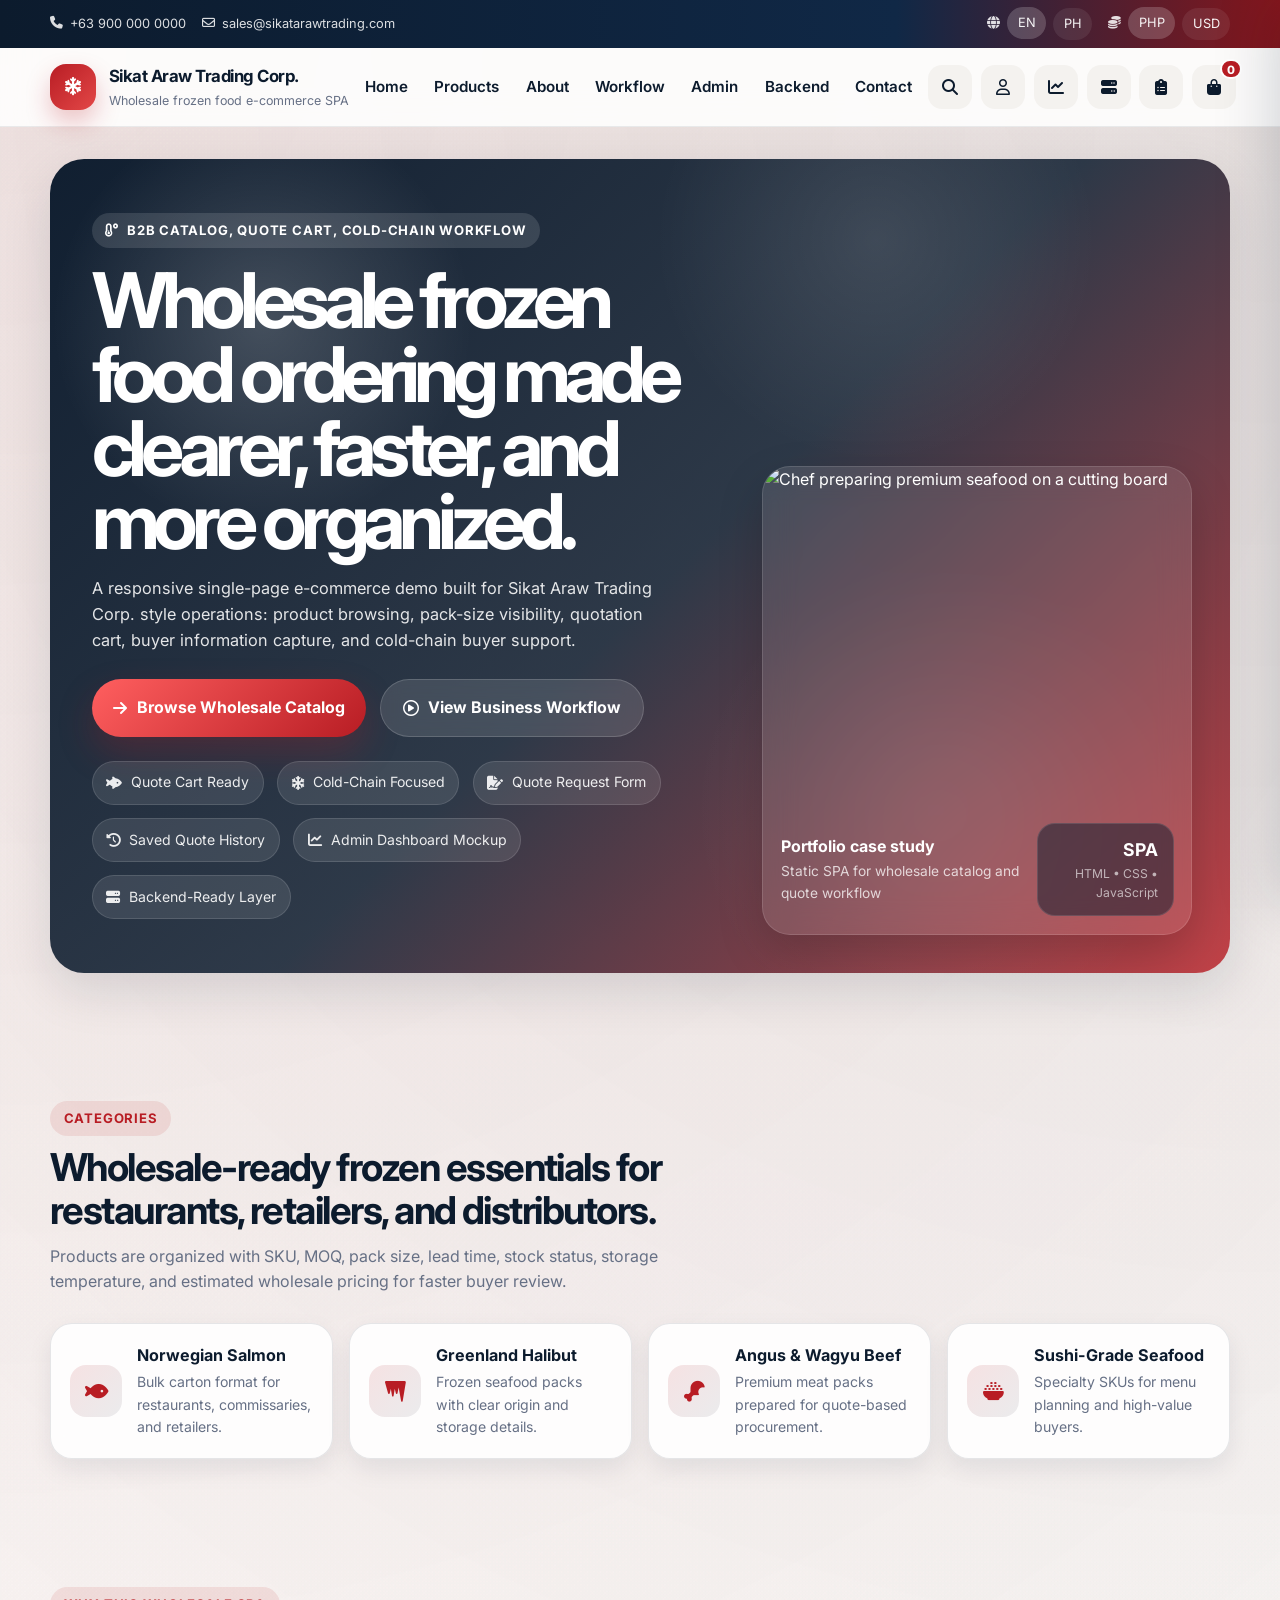
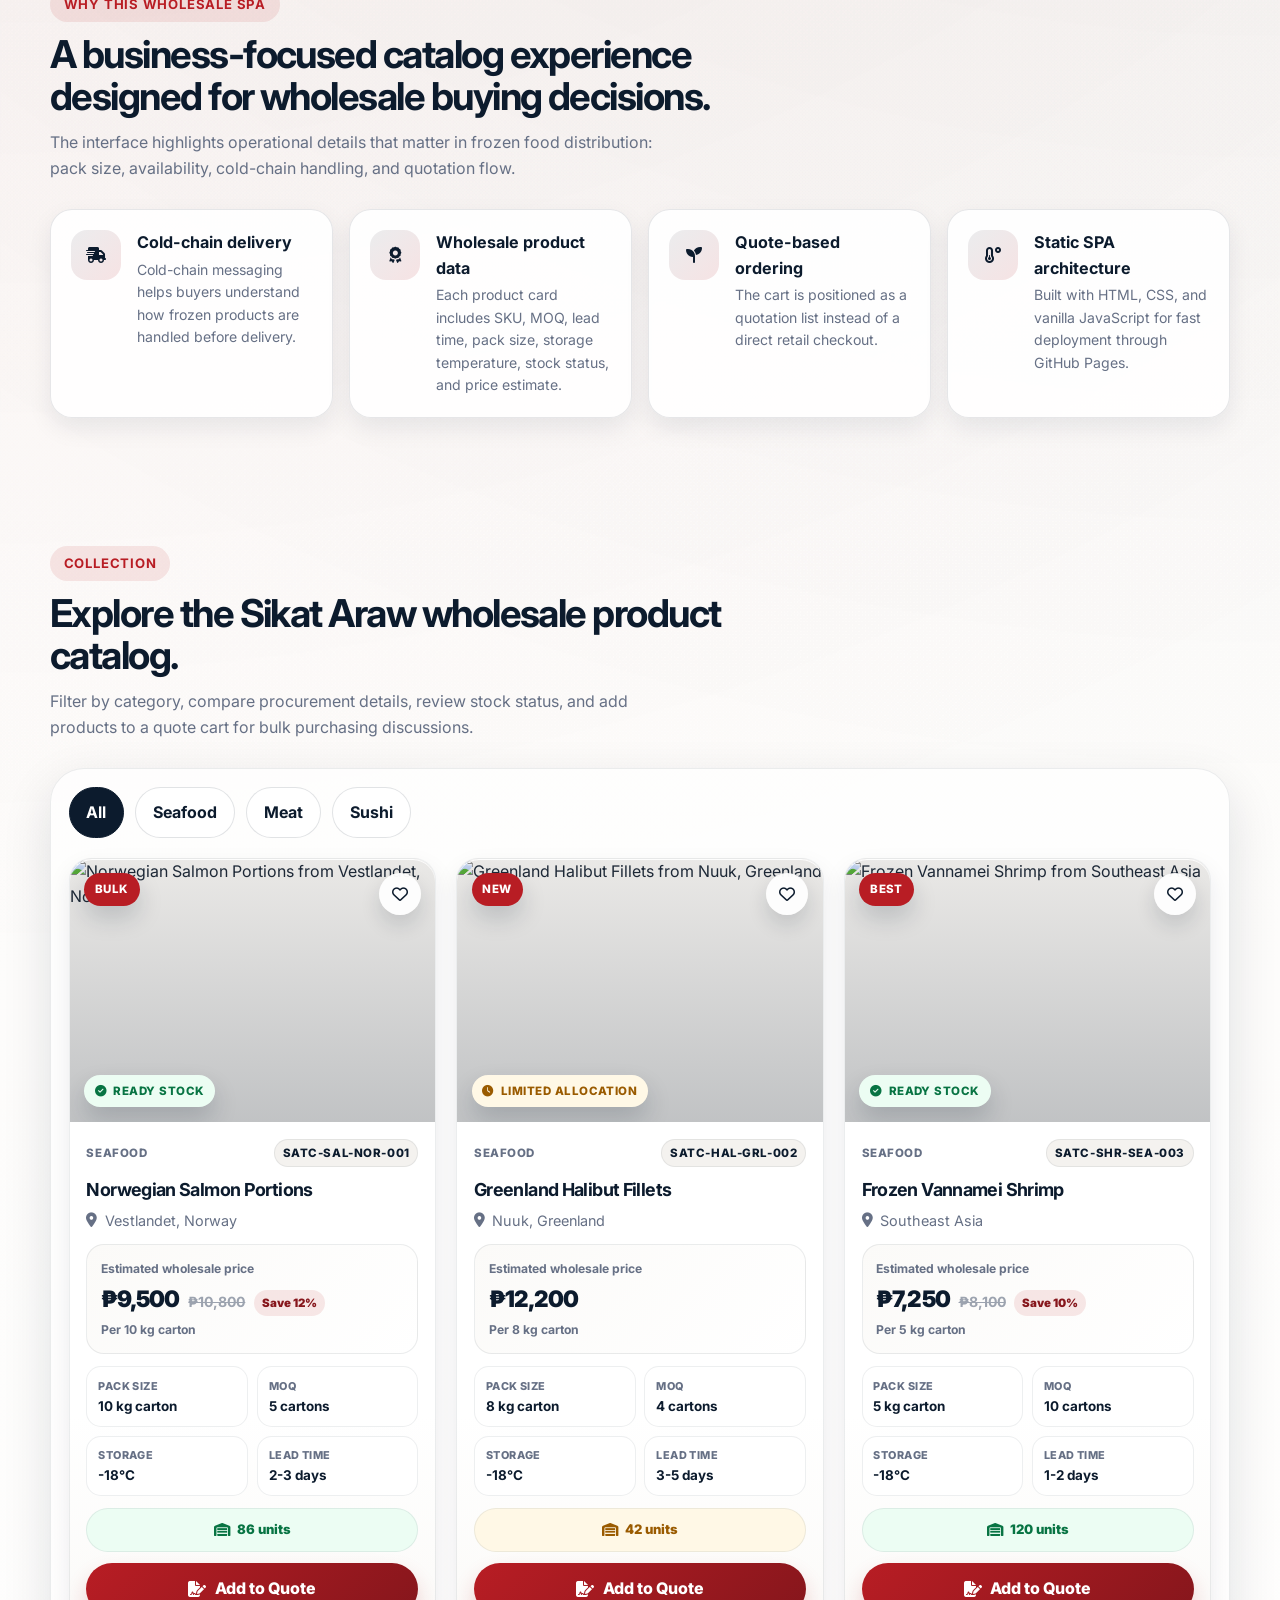
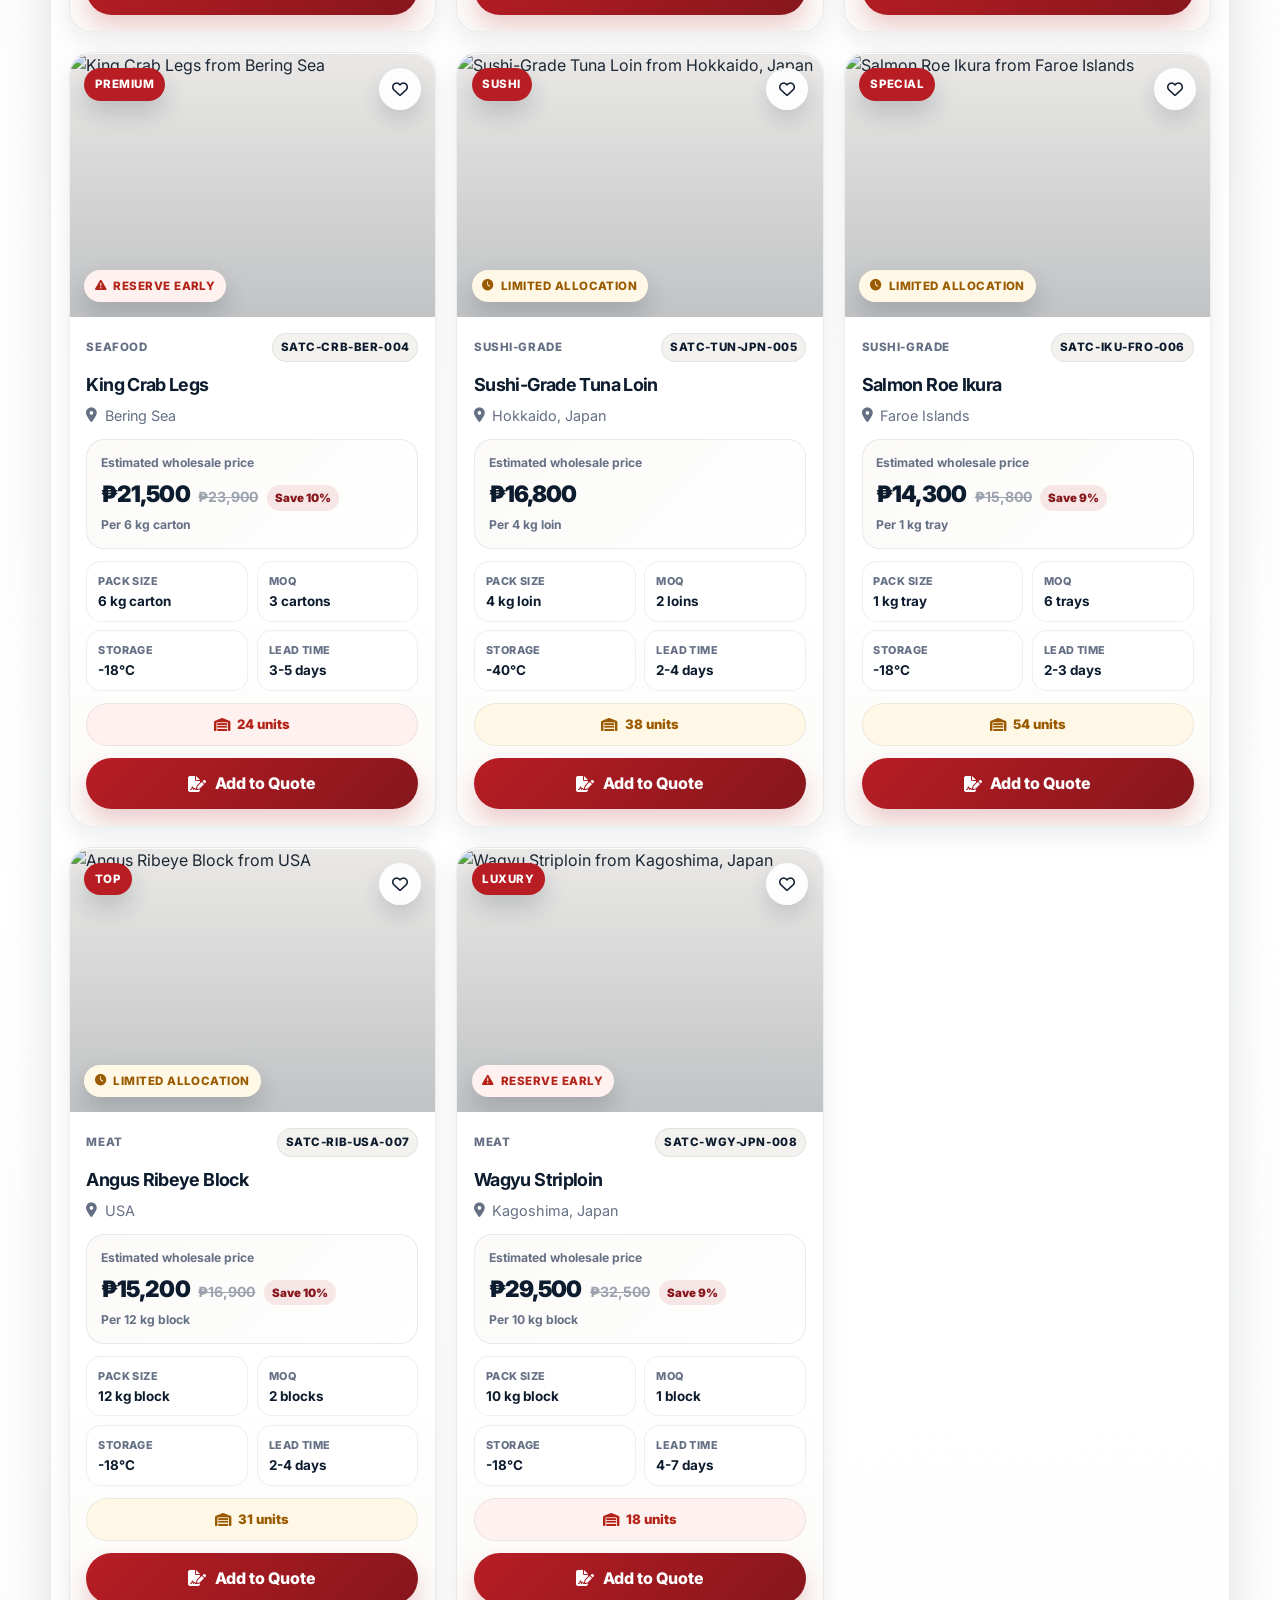
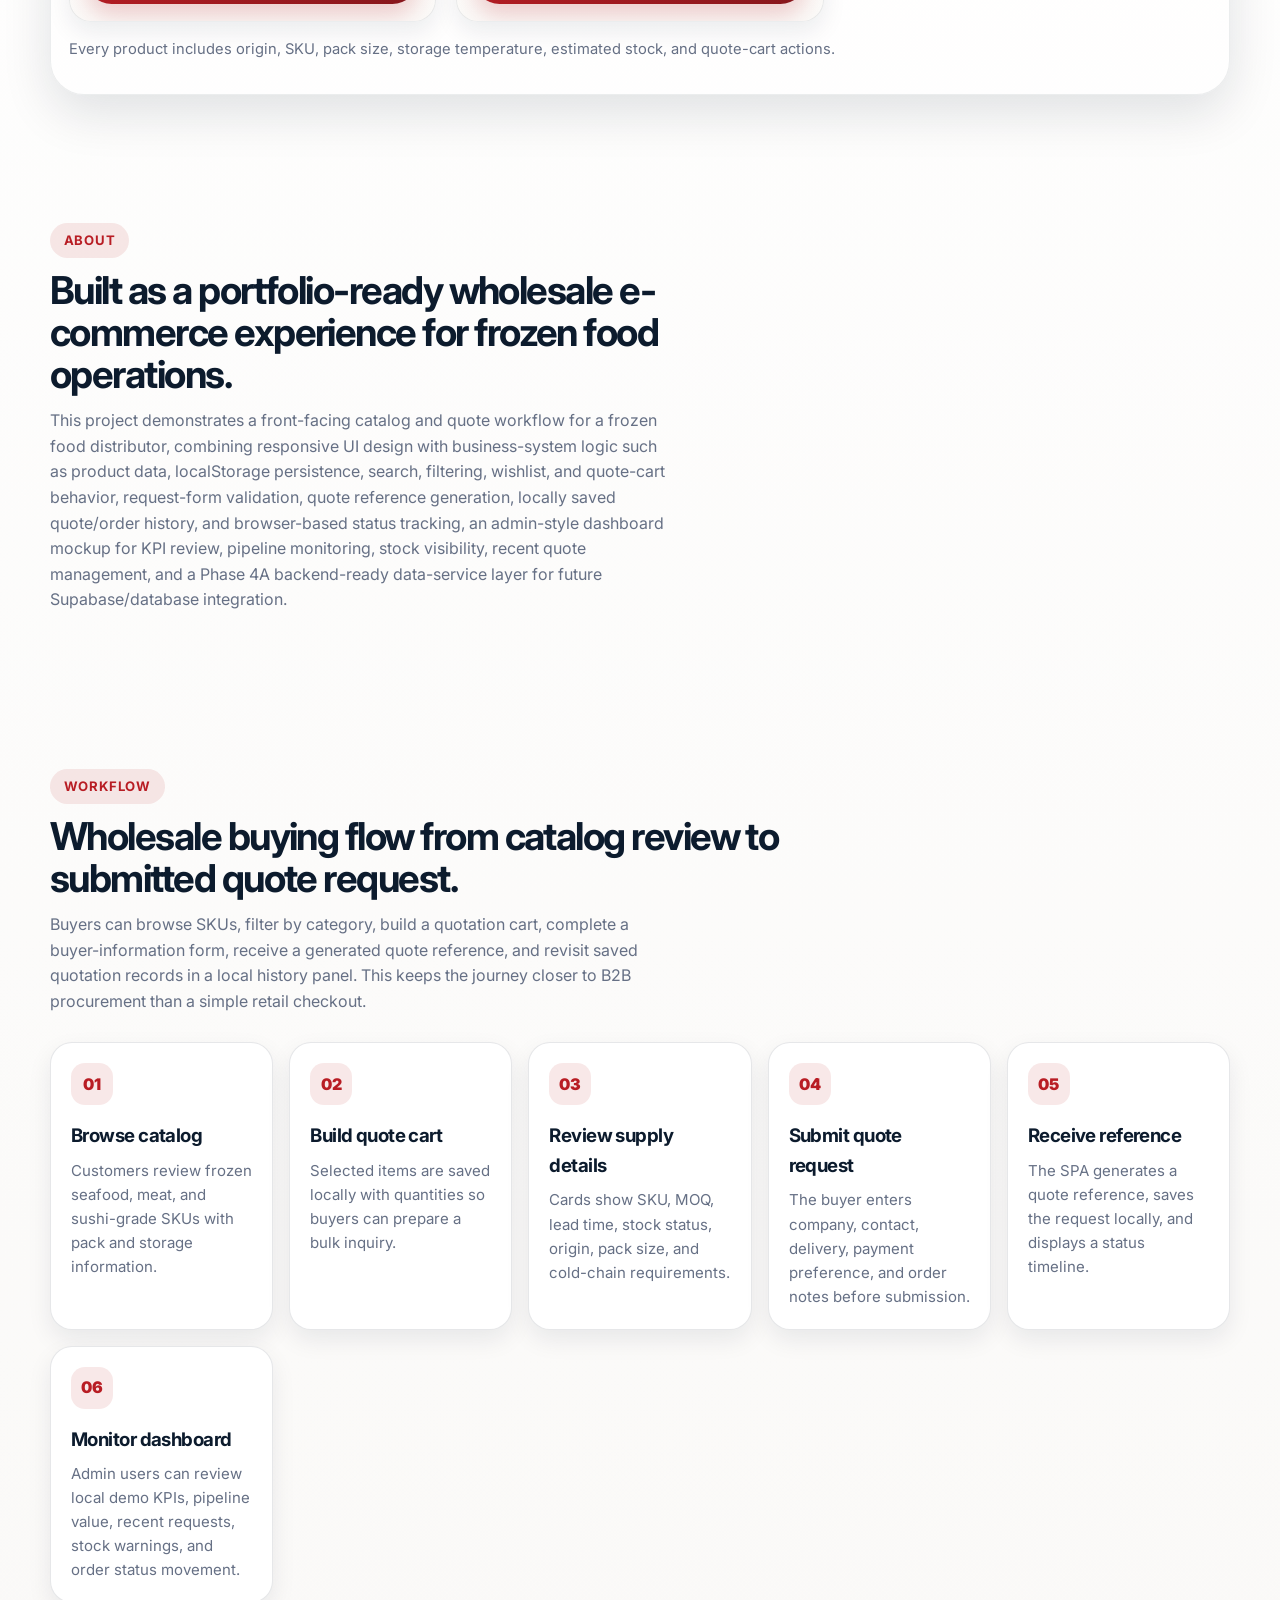
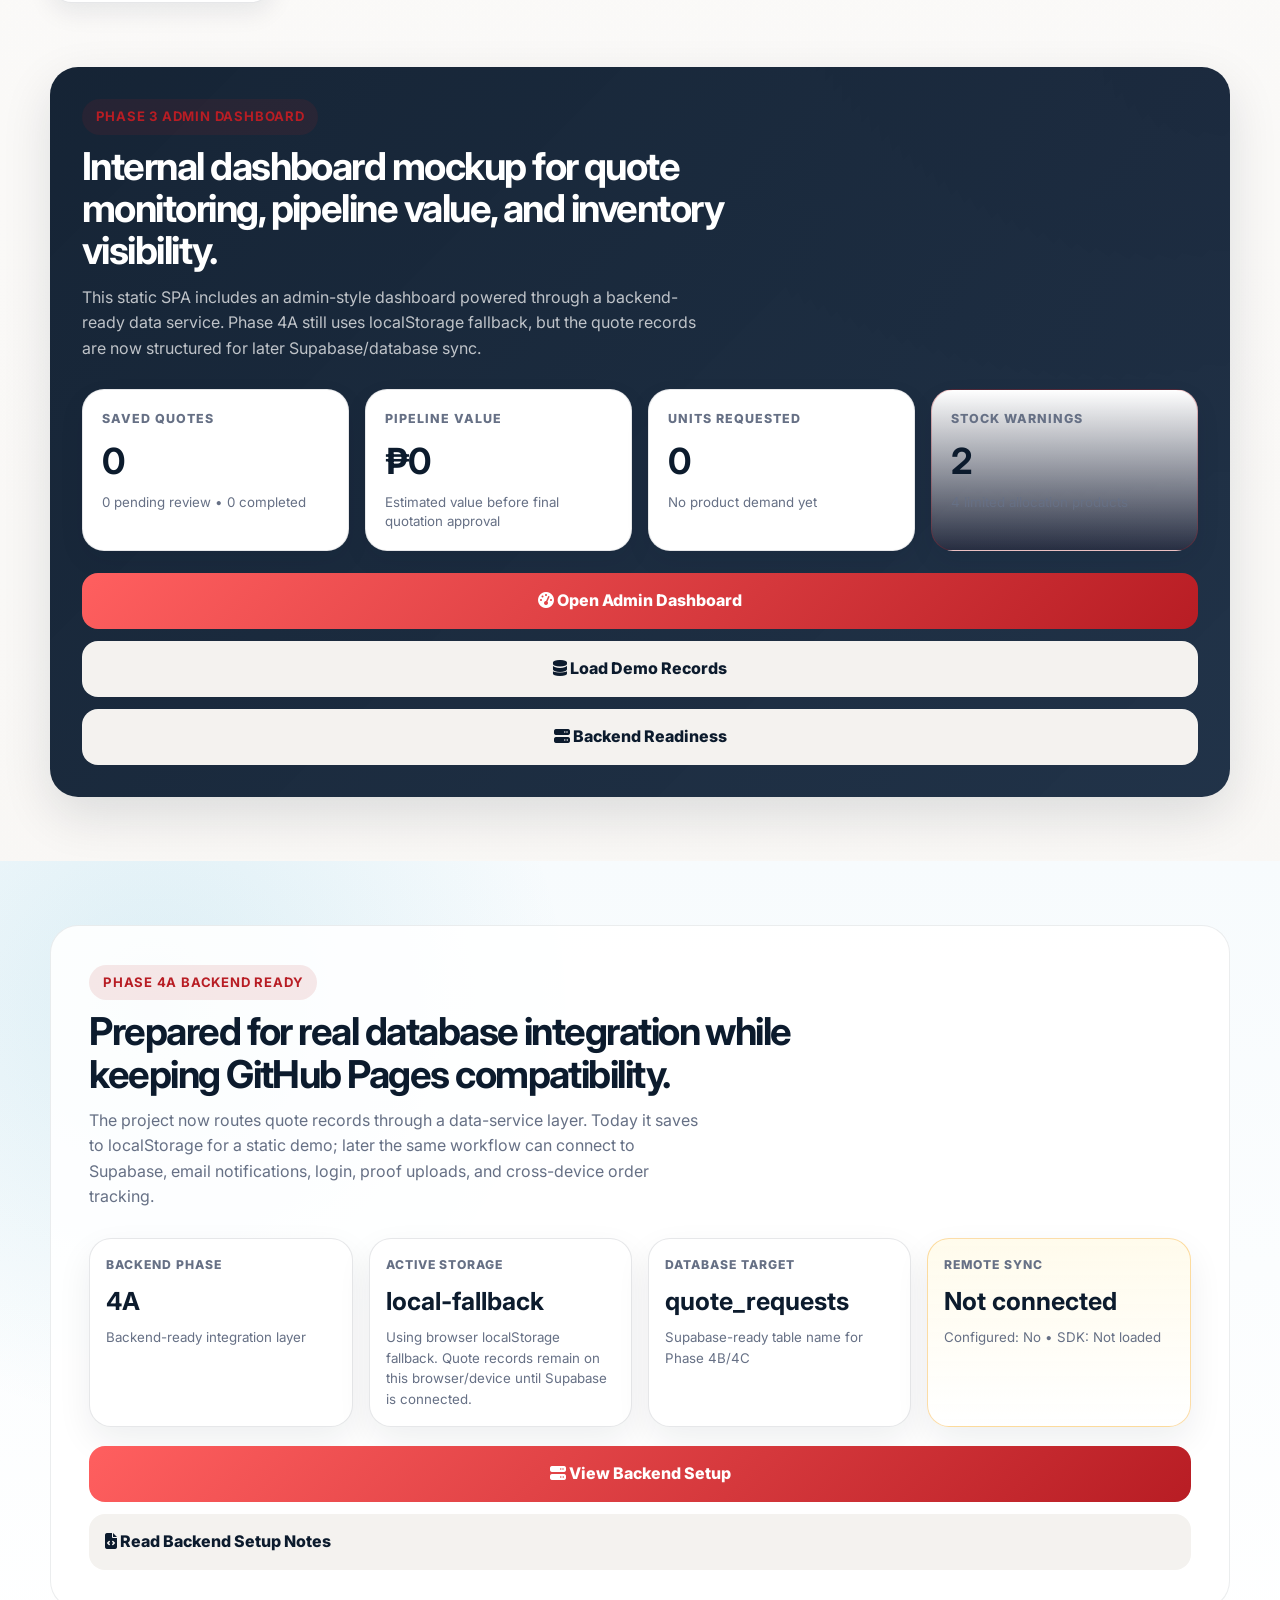
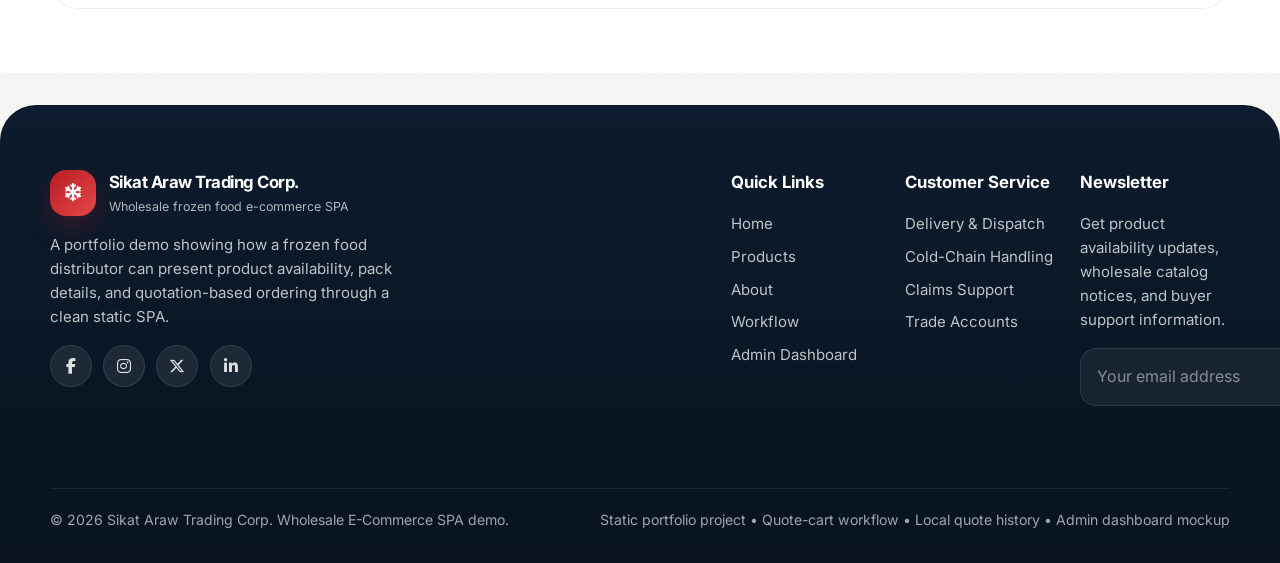
==== commit ef30aea0: "Add files via upload" ====
--- a/sikat-araw-wholesale-ecommerce-spa/index.html
+++ b/sikat-araw-wholesale-ecommerce-spa/index.html
@@ -58,6 +58,8 @@
           <li><a href="#products">Products</a></li>
           <li><a href="#about">About</a></li>
           <li><a href="#workflow">Workflow</a></li>
+          <li><a href="#admin">Admin</a></li>
+          <li><a href="#backend">Backend</a></li>
           <li><a href="#contact">Contact</a></li>
         </ul>
 
@@ -68,6 +70,15 @@
           <button class="icon-btn" id="accountButton" type="button" aria-label="Trade account information" aria-controls="infoModal">
             <i class="fa-regular fa-user"></i>
           </button>
+          <button class="icon-btn" id="adminButton" type="button" aria-label="Open admin dashboard mockup" aria-controls="adminDashboardModal">
+            <i class="fa-solid fa-chart-line"></i>
+          </button>
+          <button class="icon-btn" id="backendButton" type="button" aria-label="Open backend readiness panel" aria-controls="backendModal">
+            <i class="fa-solid fa-server"></i>
+          </button>
+          <button class="icon-btn" id="historyButton" type="button" aria-label="Open saved quote history" aria-controls="quoteHistoryModal">
+            <i class="fa-solid fa-clipboard-list"></i>
+          </button>
           <button class="icon-btn" id="cartButton" type="button" aria-label="Open quote cart" aria-controls="cartDrawer" aria-expanded="false">
             <i class="fa-solid fa-bag-shopping"></i>
             <span class="cart-badge" id="cartBadge">0</span>
@@ -86,7 +97,7 @@
               <span class="eyebrow"><i class="fa-solid fa-temperature-low"></i> B2B catalog, quote cart, cold-chain workflow</span>
               <h1>Wholesale frozen food ordering made clearer, faster, and more organized.</h1>
               <p>
-                A responsive single-page e-commerce demo built for Sikat Araw Trading Corp. style operations: product browsing, pack-size visibility, quotation cart, and cold-chain buyer support.
+                A responsive single-page e-commerce demo built for Sikat Araw Trading Corp. style operations: product browsing, pack-size visibility, quotation cart, buyer information capture, and cold-chain buyer support.
               </p>
               <div class="hero-actions">
                 <a class="pill-btn primary" href="#products"><i class="fa-solid fa-arrow-right"></i> Browse Wholesale Catalog</a>
@@ -95,7 +106,10 @@
               <div class="hero-points" aria-label="Key value propositions">
                 <span class="hero-point"><i class="fa-solid fa-fish-fins"></i> Quote Cart Ready</span>
                 <span class="hero-point"><i class="fa-solid fa-snowflake"></i> Cold-Chain Focused</span>
-                <span class="hero-point"><i class="fa-solid fa-leaf"></i> B2B Product Data</span>
+                <span class="hero-point"><i class="fa-solid fa-file-signature"></i> Quote Request Form</span>
+                <span class="hero-point"><i class="fa-solid fa-clock-rotate-left"></i> Saved Quote History</span>
+                <span class="hero-point"><i class="fa-solid fa-chart-line"></i> Admin Dashboard Mockup</span>
+                <span class="hero-point"><i class="fa-solid fa-server"></i> Backend-Ready Layer</span>
               </div>
             </div>
 
@@ -124,7 +138,7 @@
         <div class="section-heading">
           <span class="eyebrow">Categories</span>
           <h2 id="categories-title">Wholesale-ready frozen essentials for restaurants, retailers, and distributors.</h2>
-          <p>Products are organized with SKU, pack size, stock count, storage temperature, and estimated wholesale pricing for faster buyer review.</p>
+          <p>Products are organized with SKU, MOQ, pack size, lead time, stock status, storage temperature, and estimated wholesale pricing for faster buyer review.</p>
         </div>
 
         <div class="category-grid">
@@ -180,7 +194,7 @@
             <div class="benefit-icon"><i class="fa-solid fa-award"></i></div>
             <div>
               <h3>Wholesale product data</h3>
-              <p>Each product card includes SKU, pack size, storage temperature, stock count, and price estimate.</p>
+              <p>Each product card includes SKU, MOQ, lead time, pack size, storage temperature, stock status, and price estimate.</p>
             </div>
           </article>
           <article class="benefit-card">
@@ -206,7 +220,7 @@
         <div class="section-heading">
           <span class="eyebrow">Collection</span>
           <h2 id="products-title">Explore the Sikat Araw wholesale product catalog.</h2>
-          <p>Filter by category, review SKU-level details, and add products to a quote cart for bulk purchasing discussions.</p>
+          <p>Filter by category, compare procurement details, review stock status, and add products to a quote cart for bulk purchasing discussions.</p>
         </div>
 
         <div class="collection-wrap">
@@ -228,7 +242,7 @@
         <div class="section-heading">
           <span class="eyebrow">About</span>
           <h2>Built as a portfolio-ready wholesale e-commerce experience for frozen food operations.</h2>
-          <p>This project demonstrates a front-facing catalog and quote workflow for a frozen food distributor, combining responsive UI design with business-system logic such as product data, localStorage persistence, search, filtering, wishlist, and quote-cart behavior.</p>
+          <p>This project demonstrates a front-facing catalog and quote workflow for a frozen food distributor, combining responsive UI design with business-system logic such as product data, localStorage persistence, search, filtering, wishlist, and quote-cart behavior, request-form validation, quote reference generation, locally saved quote/order history, and browser-based status tracking, an admin-style dashboard mockup for KPI review, pipeline monitoring, stock visibility, recent quote management, and a Phase 4A backend-ready data-service layer for future Supabase/database integration.</p>
         </div>
       </div>
     </section>
@@ -237,8 +251,8 @@
       <div class="container">
         <div class="section-heading">
           <span class="eyebrow">Workflow</span>
-          <h2>Wholesale buying flow from catalog review to quotation request.</h2>
-          <p>Buyers can browse SKUs, filter by category, save products, build a quotation cart, and prepare an inquiry for sales coordination. This keeps the customer journey closer to B2B procurement than a simple retail cart.</p>
+          <h2>Wholesale buying flow from catalog review to submitted quote request.</h2>
+          <p>Buyers can browse SKUs, filter by category, build a quotation cart, complete a buyer-information form, receive a generated quote reference, and revisit saved quotation records in a local history panel. This keeps the journey closer to B2B procurement than a simple retail checkout.</p>
         </div>
 
         <div class="workflow-grid" aria-label="Wholesale workflow steps">
@@ -250,18 +264,77 @@
           <article class="workflow-card">
             <span>02</span>
             <h3>Build quote cart</h3>
-            <p>Selected items are stored locally with quantities so buyers can prepare a bulk inquiry.</p>
+            <p>Selected items are saved locally with quantities so buyers can prepare a bulk inquiry.</p>
           </article>
           <article class="workflow-card">
             <span>03</span>
             <h3>Review supply details</h3>
-            <p>Product cards show estimated stock, origin, pack size, and cold-chain storage requirements.</p>
+            <p>Cards show SKU, MOQ, lead time, stock status, origin, pack size, and cold-chain requirements.</p>
           </article>
           <article class="workflow-card">
             <span>04</span>
-            <h3>Request quotation</h3>
-            <p>The quote-cart flow supports sales coordination instead of forcing retail-style instant checkout.</p>
-          </article>
+            <h3>Submit quote request</h3>
+            <p>The buyer enters company, contact, delivery, payment preference, and order notes before submission.</p>
+          </article>
+          <article class="workflow-card">
+            <span>05</span>
+            <h3>Receive reference</h3>
+            <p>The SPA generates a quote reference, saves the request locally, and displays a status timeline.</p>
+          </article>
+          <article class="workflow-card">
+            <span>06</span>
+            <h3>Monitor dashboard</h3>
+            <p>Admin users can review local demo KPIs, pipeline value, recent requests, stock warnings, and order status movement.</p>
+          </article>
+        </div>
+      </div>
+    </section>
+
+    <section class="section admin-section" id="admin" aria-labelledby="admin-title">
+      <div class="container">
+        <div class="admin-surface">
+          <div class="section-heading left-align">
+            <span class="eyebrow">Phase 3 Admin Dashboard</span>
+            <h2 id="admin-title">Internal dashboard mockup for quote monitoring, pipeline value, and inventory visibility.</h2>
+            <p>This static SPA includes an admin-style dashboard powered through a backend-ready data service. Phase 4A still uses localStorage fallback, but the quote records are now structured for later Supabase/database sync.</p>
+          </div>
+
+          <div class="admin-preview-grid" id="adminPreviewGrid" aria-live="polite">
+            <article class="admin-preview-card skeleton-card"><span>Saved Quotes</span><strong>0</strong><small>Submit or load demo data to populate this dashboard.</small></article>
+            <article class="admin-preview-card skeleton-card"><span>Pipeline Value</span><strong>₱0</strong><small>Estimated quote value from local records.</small></article>
+            <article class="admin-preview-card skeleton-card"><span>Pending Review</span><strong>0</strong><small>Quotes before approval/completion.</small></article>
+            <article class="admin-preview-card skeleton-card"><span>Stock Warnings</span><strong>0</strong><small>Products needing allocation attention.</small></article>
+          </div>
+
+          <div class="admin-section-actions">
+            <button class="checkout-btn" id="dashboardOpenButton" type="button"><i class="fa-solid fa-gauge-high"></i> Open Admin Dashboard</button>
+            <button class="secondary-btn" id="dashboardSeedButton" type="button"><i class="fa-solid fa-database"></i> Load Demo Records</button>
+            <button class="secondary-btn" id="backendSectionButton" type="button" onclick="document.getElementById('backendButton')?.click()"><i class="fa-solid fa-server"></i> Backend Readiness</button>
+          </div>
+        </div>
+      </div>
+    </section>
+
+    <section class="section backend-section" id="backend" aria-labelledby="backend-title">
+      <div class="container">
+        <div class="backend-surface">
+          <div class="section-heading left-align">
+            <span class="eyebrow">Phase 4A Backend Ready</span>
+            <h2 id="backend-title">Prepared for real database integration while keeping GitHub Pages compatibility.</h2>
+            <p>The project now routes quote records through a data-service layer. Today it saves to localStorage for a static demo; later the same workflow can connect to Supabase, email notifications, login, proof uploads, and cross-device order tracking.</p>
+          </div>
+
+          <div class="backend-status-grid" id="backendStatusGrid" aria-live="polite">
+            <article class="backend-status-card skeleton-card"><span>Backend Phase</span><strong>4A</strong><small>Loading status...</small></article>
+            <article class="backend-status-card skeleton-card"><span>Active Storage</span><strong>Local</strong><small>Loading status...</small></article>
+            <article class="backend-status-card skeleton-card"><span>Database Target</span><strong>quote_requests</strong><small>Loading status...</small></article>
+            <article class="backend-status-card skeleton-card"><span>Remote Sync</span><strong>Pending</strong><small>Loading status...</small></article>
+          </div>
+
+          <div class="backend-actions">
+            <button class="checkout-btn" id="backendDetailsButton" type="button" onclick="document.getElementById('backendButton')?.click()"><i class="fa-solid fa-server"></i> View Backend Setup</button>
+            <a class="secondary-btn" href="docs/backend-setup.md"><i class="fa-solid fa-file-code"></i> Read Backend Setup Notes</a>
+          </div>
         </div>
       </div>
     </section>
@@ -297,6 +370,7 @@
               <li><a href="#products">Products</a></li>
               <li><a href="#about">About</a></li>
               <li><a href="#workflow">Workflow</a></li>
+              <li><a href="#admin">Admin Dashboard</a></li>
             </ul>
           </nav>
 
@@ -324,7 +398,7 @@
 
       <div class="footer-bottom">
         <span>© 2026 Sikat Araw Trading Corp. Wholesale E-Commerce SPA demo.</span>
-        <span>Static portfolio project • Quote-cart workflow • Cold-chain catalog presentation</span>
+        <span>Static portfolio project • Quote-cart workflow • Local quote history • Admin dashboard mockup</span>
       </div>
     </div>
   </footer>
@@ -345,6 +419,7 @@
         <span id="cartSubtotal">₱0</span>
       </div>
       <button class="checkout-btn" id="checkoutButton" type="button">Prepare Wholesale Quote</button>
+      <button class="secondary-btn" id="historyDrawerButton" type="button">View Saved Quotes</button>
       <button class="secondary-btn" id="clearCartButton" type="button">Clear Quote Cart</button>
     </div>
   </aside>
@@ -380,8 +455,274 @@
     </div>
   </section>
 
+  <section class="modal quote-modal" id="quoteModal" aria-labelledby="quoteTitle" aria-hidden="true">
+    <div class="modal-header">
+      <div>
+        <span class="modal-kicker">Phase 1 workflow</span>
+        <h2 id="quoteTitle">Request Wholesale Quote</h2>
+      </div>
+      <button class="modal-close" type="button" data-close-modal aria-label="Close quote request form">
+        <i class="fa-solid fa-xmark"></i>
+      </button>
+    </div>
+    <div class="modal-body">
+      <div class="quote-intro">
+        <i class="fa-solid fa-file-signature"></i>
+        <div>
+          <strong>Submit a front-end quotation request.</strong>
+          <p>This demo saves quote requests locally in your browser, generates a reference number, and adds a searchable quote/order history panel. Backend email, payment, login, and inventory sync can be added in a later phase.</p>
+        </div>
+      </div>
+
+      <div class="quote-summary" id="quoteSummary" aria-live="polite"></div>
+
+      <form class="quote-form" id="quoteForm">
+        <div class="form-grid">
+          <label>
+            <span>Buyer Name *</span>
+            <input type="text" name="buyerName" placeholder="Juan Dela Cruz" required />
+          </label>
+          <label>
+            <span>Company Name *</span>
+            <input type="text" name="companyName" placeholder="Restaurant / Retail / Distributor" required />
+          </label>
+          <label>
+            <span>Email Address *</span>
+            <input type="email" name="email" placeholder="buyer@company.com" required />
+          </label>
+          <label>
+            <span>Mobile Number *</span>
+            <input type="tel" name="phone" placeholder="+63 9XX XXX XXXX" required />
+          </label>
+          <label>
+            <span>Business Type *</span>
+            <select name="businessType" required>
+              <option value="">Select business type</option>
+              <option>Restaurant / Café</option>
+              <option>Hotel / Catering</option>
+              <option>Retail Store</option>
+              <option>Distributor / Reseller</option>
+              <option>Institutional Buyer</option>
+              <option>Other</option>
+            </select>
+          </label>
+          <label>
+            <span>Preferred Payment *</span>
+            <select name="paymentMethod" required>
+              <option value="">Select payment option</option>
+              <option>Bank Transfer</option>
+              <option>GCash</option>
+              <option>Maya</option>
+              <option>Cash on Delivery</option>
+              <option>Credit Terms / Existing Account</option>
+            </select>
+          </label>
+          <label>
+            <span>Preferred Delivery Date</span>
+            <input type="date" name="deliveryDate" />
+          </label>
+          <label>
+            <span>Delivery Location *</span>
+            <input type="text" name="deliveryLocation" placeholder="City / area / branch address" required />
+          </label>
+        </div>
+        <label>
+          <span>Order Notes</span>
+          <textarea name="notes" rows="4" placeholder="Add product substitutions, delivery window, PO number, or handling instructions."></textarea>
+        </label>
+        <div class="form-actions">
+          <button class="checkout-btn" type="submit"><i class="fa-solid fa-paper-plane"></i> Submit Quote Request</button>
+          <button class="secondary-btn" type="button" data-close-modal>Cancel</button>
+        </div>
+      </form>
+
+      <div class="quote-confirmation" id="quoteConfirmation" hidden></div>
+    </div>
+  </section>
+
+
+
+  <section class="modal history-modal" id="quoteHistoryModal" aria-labelledby="quoteHistoryTitle" aria-hidden="true">
+    <div class="modal-header">
+      <div>
+        <span class="modal-kicker">Phase 2 workflow</span>
+        <h2 id="quoteHistoryTitle">Saved Quote / Order History</h2>
+      </div>
+      <button class="modal-close" type="button" data-close-modal aria-label="Close quote history">
+        <i class="fa-solid fa-xmark"></i>
+      </button>
+    </div>
+    <div class="modal-body">
+      <div class="quote-intro history-intro">
+        <i class="fa-solid fa-clock-rotate-left"></i>
+        <div>
+          <strong>Review locally saved quote requests.</strong>
+          <p>This Phase 2 panel simulates buyer/order history using localStorage. Search references, filter by status, restore a previous request to the quote cart, export demo records, or advance mock order status.</p>
+        </div>
+      </div>
+
+      <div class="history-toolbar" aria-label="Quote history controls">
+        <label>
+          <span>Search history</span>
+          <input type="search" id="historySearchInput" placeholder="Search reference, buyer, company, SKU, or location" />
+        </label>
+        <label>
+          <span>Status filter</span>
+          <select id="historyStatusFilter">
+            <option value="all">All statuses</option>
+            <option value="Quote Submitted">Quote Submitted</option>
+            <option value="Under Review">Under Review</option>
+            <option value="Quotation Sent">Quotation Sent</option>
+            <option value="Awaiting Approval">Awaiting Approval</option>
+            <option value="Approved / Sales Order Created">Approved / Sales Order Created</option>
+            <option value="Completed">Completed</option>
+          </select>
+        </label>
+      </div>
+
+      <div class="history-summary-bar">
+        <strong id="quoteHistoryCount">0 saved quote requests</strong>
+        <div class="history-summary-actions">
+          <button class="secondary-btn compact-btn" type="button" id="exportHistoryButton"><i class="fa-solid fa-file-export"></i> Export JSON</button>
+          <button class="secondary-btn compact-btn danger" type="button" id="clearHistoryButton"><i class="fa-regular fa-trash-can"></i> Clear History</button>
+        </div>
+      </div>
+
+      <div class="history-list" id="quoteHistoryList" aria-live="polite"></div>
+    </div>
+  </section>
+
+
+
+  <section class="modal admin-modal" id="adminDashboardModal" aria-labelledby="adminDashboardTitle" aria-hidden="true">
+    <div class="modal-header">
+      <div>
+        <span class="modal-kicker">Phase 3 + 4A workflow</span>
+        <h2 id="adminDashboardTitle">Admin Dashboard Mockup</h2>
+      </div>
+      <button class="modal-close" type="button" data-close-modal aria-label="Close admin dashboard">
+        <i class="fa-solid fa-xmark"></i>
+      </button>
+    </div>
+    <div class="modal-body">
+      <div class="quote-intro admin-intro">
+        <i class="fa-solid fa-chart-line"></i>
+        <div>
+          <strong>LocalStorage-powered business dashboard.</strong>
+          <p>This Phase 3 dashboard now reads from the Phase 4A data-service layer. It still runs locally for GitHub Pages, but the storage logic is separated so Supabase/database sync can be connected later.</p>
+        </div>
+      </div>
+
+      <div class="admin-toolbar" aria-label="Admin dashboard controls">
+        <button class="checkout-btn compact-btn" type="button" id="refreshDashboardButton"><i class="fa-solid fa-rotate"></i> Refresh Dashboard</button>
+        <button class="secondary-btn compact-btn" type="button" id="seedDemoDataButton"><i class="fa-solid fa-database"></i> Load Demo Records</button>
+        <button class="secondary-btn compact-btn" type="button" id="exportDashboardButton"><i class="fa-solid fa-file-csv"></i> Export CSV</button>
+        <button class="secondary-btn compact-btn" type="button" id="openHistoryFromDashboardButton"><i class="fa-solid fa-clipboard-list"></i> Manage Quotes</button>
+        <button class="secondary-btn compact-btn" type="button" id="openBackendFromDashboardButton"><i class="fa-solid fa-server"></i> Backend Status</button>
+      </div>
+
+      <div class="admin-kpi-grid" id="adminKpiGrid" aria-live="polite"></div>
+
+      <div class="admin-panel-grid">
+        <section class="admin-panel" aria-labelledby="pipelineTitle">
+          <div class="admin-panel-header">
+            <h3 id="pipelineTitle">Quote / Order Pipeline</h3>
+            <span>Status distribution</span>
+          </div>
+          <div class="admin-status-pipeline" id="adminStatusPipeline"></div>
+        </section>
+
+        <section class="admin-panel" aria-labelledby="stockTitle">
+          <div class="admin-panel-header">
+            <h3 id="stockTitle">Product Stock Overview</h3>
+            <span>Catalog availability</span>
+          </div>
+          <div class="admin-stock-list" id="adminStockOverview"></div>
+        </section>
+      </div>
+
+      <section class="admin-panel" aria-labelledby="recentOrdersTitle">
+        <div class="admin-panel-header">
+          <h3 id="recentOrdersTitle">Recent Quote Requests</h3>
+          <span>Latest local demo records</span>
+        </div>
+        <div class="admin-table-wrap">
+          <table class="admin-table">
+            <thead>
+              <tr>
+                <th>Reference</th>
+                <th>Buyer / Company</th>
+                <th>Status</th>
+                <th>SKUs</th>
+                <th>Units</th>
+                <th>Subtotal</th>
+              </tr>
+            </thead>
+            <tbody id="adminRecentTable"></tbody>
+          </table>
+        </div>
+      </section>
+    </div>
+  </section>
+
+
+  <section class="modal backend-modal" id="backendModal" aria-labelledby="backendModalTitle" aria-hidden="true">
+    <div class="modal-header">
+      <div>
+        <span class="modal-kicker">Phase 4A integration layer</span>
+        <h2 id="backendModalTitle">Backend Readiness Panel</h2>
+      </div>
+      <button class="modal-close" type="button" data-close-modal aria-label="Close backend readiness panel">
+        <i class="fa-solid fa-xmark"></i>
+      </button>
+    </div>
+    <div class="modal-body">
+      <div class="quote-intro backend-intro">
+        <i class="fa-solid fa-server"></i>
+        <div>
+          <strong>Database-ready, still safe for static GitHub Pages.</strong>
+          <p>Quote records now pass through <code>assets/js/backend-service.js</code>. The active implementation uses localStorage fallback, while the schema and service boundary prepare the project for Supabase in Phase 4B/4C.</p>
+        </div>
+      </div>
+
+      <div class="backend-status-grid" id="backendModalStatusGrid" aria-live="polite"></div>
+
+      <div class="backend-setup-grid">
+        <article class="backend-setup-card">
+          <h3>What Phase 4A added</h3>
+          <ul>
+            <li>Backend configuration file</li>
+            <li>Quote-request data service</li>
+            <li>LocalStorage fallback adapter</li>
+            <li>Sync-status labels on saved quotes</li>
+            <li>Supabase table schema placeholder</li>
+          </ul>
+        </article>
+        <article class="backend-setup-card">
+          <h3>Next backend steps</h3>
+          <ul>
+            <li>Create a Supabase project</li>
+            <li>Create the <code>quote_requests</code> table</li>
+            <li>Add environment/config values</li>
+            <li>Connect quote submit to remote insert</li>
+            <li>Connect admin dashboard to remote records</li>
+          </ul>
+        </article>
+      </div>
+
+      <section class="admin-panel backend-sql-panel" aria-labelledby="backendSqlTitle">
+        <div class="admin-panel-header">
+          <h3 id="backendSqlTitle">Supabase table draft</h3>
+          <button class="secondary-btn compact-btn" type="button" id="copyBackendSqlButton"><i class="fa-regular fa-copy"></i> Copy SQL</button>
+        </div>
+        <pre class="code-block"><code id="backendSqlBlock"></code></pre>
+      </section>
+    </div>
+  </section>
+
   <div class="toast" id="toast" role="status" aria-live="polite"></div>
   <script src="assets/js/products.js"></script>
+  <script src="assets/js/backend-service.js"></script>
   <script src="assets/js/app.js"></script>
 </body>
 </html>
--- a/sikat-araw-wholesale-ecommerce-spa/assets/css/styles.css
+++ b/sikat-araw-wholesale-ecommerce-spa/assets/css/styles.css
@@ -605,7 +605,8 @@
 .product-grid {
   display: grid;
   grid-template-columns: 1fr;
-  gap: 1rem;
+  gap: 1.25rem;
+  align-items: stretch;
 }
 
 .product-card {
@@ -613,57 +614,119 @@
   display: flex;
   flex-direction: column;
   position: relative;
+  border: 1px solid rgba(12, 27, 45, 0.08);
+  background:
+    linear-gradient(180deg, #ffffff 0%, #ffffff 72%, #fbfaf8 100%);
+  min-height: 100%;
+}
+
+.product-card::after {
+  content: "";
+  position: absolute;
+  inset: 0;
+  pointer-events: none;
+  border-radius: inherit;
+  box-shadow: inset 0 1px 0 rgba(255, 255, 255, 0.9);
 }
 
 .product-media {
   position: relative;
-  aspect-ratio: 1 / 0.95;
+  aspect-ratio: 1 / 0.72;
   overflow: hidden;
+  background: var(--warm-gray);
+}
+
+.product-media::after {
+  content: "";
+  position: absolute;
+  inset: 0;
+  background: linear-gradient(180deg, rgba(12, 27, 45, 0.05) 0%, rgba(12, 27, 45, 0.26) 100%);
+  opacity: 0.85;
 }
 
 .product-media img {
   width: 100%;
   height: 100%;
   object-fit: cover;
-  transition: transform 380ms ease;
+  transition: transform 420ms ease, filter 420ms ease;
 }
 
 .product-card:hover .product-media img {
-  transform: scale(1.04);
-}
-
-.product-tag {
+  transform: scale(1.055);
+  filter: saturate(1.05) contrast(1.02);
+}
+
+.product-tag,
+.stock-ribbon {
   position: absolute;
-  top: 1rem;
-  left: 1rem;
-  z-index: 1;
-  padding: 0.45rem 0.7rem;
+  z-index: 2;
   border-radius: 999px;
-  background: var(--primary);
-  color: #fff;
-  font-size: 0.75rem;
+  font-size: 0.72rem;
   font-weight: 800;
   letter-spacing: 0.04em;
   text-transform: uppercase;
-  box-shadow: 0 12px 24px rgba(184, 29, 36, 0.25);
+  box-shadow: 0 12px 24px rgba(12, 27, 45, 0.18);
+}
+
+.product-tag {
+  top: 0.9rem;
+  left: 0.9rem;
+  padding: 0.45rem 0.68rem;
+  background: var(--primary);
+  color: #fff;
+}
+
+.stock-ribbon {
+  left: 0.9rem;
+  bottom: 0.9rem;
+  display: inline-flex;
+  align-items: center;
+  gap: 0.38rem;
+  padding: 0.43rem 0.68rem;
+  background: rgba(255, 255, 255, 0.92);
+  color: var(--navy);
+  backdrop-filter: blur(10px);
+}
+
+.stock-ribbon.high,
+.stock-pill.high {
+  color: #087443;
+  background: #ecfdf3;
+}
+
+.stock-ribbon.medium,
+.stock-pill.medium {
+  color: #9a5b00;
+  background: #fff8e6;
+}
+
+.stock-ribbon.low,
+.stock-pill.low {
+  color: #b42318;
+  background: #fff1f0;
 }
 
 .wishlist-btn {
   position: absolute;
-  top: 1rem;
-  right: 1rem;
-  z-index: 1;
-  width: 40px;
-  height: 40px;
+  top: 0.9rem;
+  right: 0.9rem;
+  z-index: 2;
+  width: 42px;
+  height: 42px;
   border-radius: 999px;
   border: 0;
-  background: rgba(255, 255, 255, 0.9);
+  background: rgba(255, 255, 255, 0.92);
   color: var(--navy);
   cursor: pointer;
   display: grid;
   place-items: center;
-  box-shadow: 0 10px 20px rgba(12, 27, 45, 0.12);
+  box-shadow: 0 10px 20px rgba(12, 27, 45, 0.14);
   transition: transform 180ms ease, color 180ms ease, background 180ms ease;
+  backdrop-filter: blur(10px);
+}
+
+.wishlist-btn:hover {
+  transform: translateY(-2px) scale(1.03);
 }
 
 .wishlist-btn.active {
@@ -672,72 +735,178 @@
 }
 
 .product-body {
-  padding: 1.1rem 1.1rem 1.15rem;
+  padding: 1.05rem;
   display: flex;
   flex-direction: column;
   gap: 0.75rem;
   flex: 1;
 }
 
+.product-kicker {
+  display: flex;
+  align-items: center;
+  justify-content: space-between;
+  gap: 0.6rem;
+  color: var(--muted);
+  font-size: 0.72rem;
+  font-weight: 800;
+  letter-spacing: 0.05em;
+  text-transform: uppercase;
+}
+
+.product-kicker span:last-child {
+  color: var(--navy);
+  background: var(--warm-gray);
+  border: 1px solid rgba(12, 27, 45, 0.07);
+  border-radius: 999px;
+  padding: 0.25rem 0.48rem;
+  white-space: nowrap;
+}
+
 .product-body h3 {
   margin: 0;
   color: var(--navy);
-  font-size: 1.07rem;
-  line-height: 1.25;
-  letter-spacing: -0.03em;
+  font-size: clamp(1.02rem, 1.4vw, 1.18rem);
+  line-height: 1.22;
+  letter-spacing: -0.035em;
 }
 
 .origin {
   color: var(--muted);
   font-size: 0.9rem;
   margin-top: -0.25rem;
+  display: inline-flex;
+  align-items: center;
+  gap: 0.45rem;
+}
+
+.price-card {
+  border: 1px solid rgba(12, 27, 45, 0.08);
+  border-radius: 18px;
+  padding: 0.85rem;
+  background: linear-gradient(135deg, #fbfaf8 0%, #ffffff 100%);
+}
+
+.price-label,
+.price-note {
+  display: block;
+  color: var(--muted);
+  font-size: 0.76rem;
+  font-weight: 700;
+}
+
+.price-note {
+  margin-top: 0.2rem;
 }
 
 .price-row {
   display: flex;
   align-items: baseline;
-  gap: 0.6rem;
+  gap: 0.55rem;
   flex-wrap: wrap;
+  margin-top: 0.18rem;
 }
 
 .price {
   color: var(--navy);
-  font-weight: 800;
-  font-size: 1.2rem;
+  font-weight: 900;
+  font-size: clamp(1.2rem, 2vw, 1.42rem);
+  letter-spacing: -0.04em;
 }
 
 .old-price {
   color: #9ca3af;
   text-decoration: line-through;
-  font-weight: 600;
-  font-size: 0.92rem;
+  font-weight: 700;
+  font-size: 0.88rem;
+}
+
+.savings-chip {
+  color: var(--primary-dark);
+  background: rgba(184, 29, 36, 0.1);
+  border-radius: 999px;
+  padding: 0.22rem 0.5rem;
+  font-size: 0.72rem;
+  font-weight: 900;
+}
+
+.product-spec-grid {
+  display: grid;
+  grid-template-columns: repeat(2, minmax(0, 1fr));
+  gap: 0.55rem;
+}
+
+.spec-item {
+  min-width: 0;
+  border: 1px solid rgba(12, 27, 45, 0.07);
+  border-radius: 15px;
+  padding: 0.68rem;
+  background: #fff;
+}
+
+.spec-item small,
+.spec-item strong {
+  display: block;
+}
+
+.spec-item small {
+  color: var(--muted);
+  font-size: 0.68rem;
+  font-weight: 800;
+  letter-spacing: 0.04em;
+  text-transform: uppercase;
+}
+
+.spec-item strong {
+  color: var(--navy);
+  font-size: 0.84rem;
+  line-height: 1.25;
+  margin-top: 0.15rem;
 }
 
 .product-meta {
-  display: flex;
-  align-items: center;
-  justify-content: space-between;
-  gap: 0.8rem;
+  display: grid;
+  grid-template-columns: 1fr;
+  gap: 0.7rem;
   margin-top: auto;
+}
+
+.stock-pill {
+  display: inline-flex;
+  align-items: center;
+  justify-content: center;
+  gap: 0.45rem;
+  border-radius: 999px;
+  padding: 0.65rem 0.8rem;
+  font-size: 0.82rem;
+  font-weight: 850;
+  border: 1px solid rgba(12, 27, 45, 0.07);
 }
 
 .add-btn {
   border: 0;
   border-radius: 999px;
-  background: var(--primary);
+  background: linear-gradient(135deg, var(--primary), var(--primary-dark));
   color: #fff;
-  font-weight: 700;
-  padding: 0.8rem 1rem;
+  font-weight: 800;
+  padding: 0.82rem 1rem;
   cursor: pointer;
   transition: transform 180ms ease, box-shadow 180ms ease, background 180ms ease;
   display: inline-flex;
   align-items: center;
   gap: 0.55rem;
   justify-content: center;
+  box-shadow: 0 12px 22px rgba(184, 29, 36, 0.2);
+}
+
+.add-btn:hover {
+  transform: translateY(-2px);
+  box-shadow: 0 16px 30px rgba(184, 29, 36, 0.24);
 }
 
 .add-btn.added {
   background: #0f9d58;
+  box-shadow: 0 12px 22px rgba(15, 157, 88, 0.18);
 }
 
 .count-chip {
@@ -1070,6 +1239,521 @@
 }
 
 
+
+/* Phase 1 quote request workflow */
+.quote-modal {
+  width: min(calc(100% - 2rem), 820px);
+}
+
+.modal-kicker {
+  display: inline-block;
+  margin-bottom: 0.2rem;
+  color: var(--primary);
+  font-size: 0.74rem;
+  font-weight: 900;
+  letter-spacing: 0.08em;
+  text-transform: uppercase;
+}
+
+.quote-intro {
+  display: grid;
+  grid-template-columns: 48px 1fr;
+  gap: 0.9rem;
+  padding: 1rem;
+  border: 1px solid rgba(184, 29, 36, 0.12);
+  border-radius: 18px;
+  background: rgba(184, 29, 36, 0.05);
+  color: var(--navy);
+  margin-bottom: 1rem;
+}
+
+.quote-intro i {
+  width: 48px;
+  height: 48px;
+  border-radius: 16px;
+  background: #fff;
+  color: var(--primary);
+  display: grid;
+  place-items: center;
+  box-shadow: var(--shadow-sm);
+}
+
+.quote-intro p {
+  margin: 0.2rem 0 0;
+  color: var(--muted);
+  font-size: 0.92rem;
+}
+
+.quote-summary {
+  border: 1px solid rgba(12, 27, 45, 0.08);
+  border-radius: 20px;
+  background: var(--warm-gray);
+  padding: 1rem;
+  margin-bottom: 1rem;
+}
+
+.quote-summary-header,
+.quote-summary-total,
+.quote-reference-row {
+  display: flex;
+  align-items: center;
+  justify-content: space-between;
+  gap: 1rem;
+  flex-wrap: wrap;
+}
+
+.quote-summary-header h3,
+.quote-confirmation h3 {
+  margin: 0;
+  color: var(--navy);
+  letter-spacing: -0.03em;
+}
+
+.quote-summary-header span,
+.quote-reference-row span {
+  color: var(--muted);
+  font-size: 0.9rem;
+}
+
+.quote-lines {
+  display: grid;
+  gap: 0.65rem;
+  margin: 0.9rem 0;
+}
+
+.quote-line {
+  display: grid;
+  grid-template-columns: 1fr auto;
+  gap: 1rem;
+  padding: 0.75rem;
+  border-radius: 16px;
+  background: #fff;
+  border: 1px solid rgba(12, 27, 45, 0.06);
+}
+
+.quote-line strong {
+  color: var(--navy);
+  display: block;
+}
+
+.quote-line small {
+  color: var(--muted);
+}
+
+.quote-line .line-total {
+  color: var(--navy);
+  font-weight: 900;
+  white-space: nowrap;
+}
+
+.quote-summary-total {
+  padding-top: 0.85rem;
+  border-top: 1px solid rgba(12, 27, 45, 0.08);
+  color: var(--navy);
+  font-weight: 900;
+}
+
+.quote-summary-total strong {
+  color: var(--primary);
+  font-size: 1.25rem;
+}
+
+.quote-form {
+  display: grid;
+  gap: 1rem;
+}
+
+.form-grid {
+  display: grid;
+  grid-template-columns: repeat(2, minmax(0, 1fr));
+  gap: 0.9rem;
+}
+
+.quote-form label {
+  display: grid;
+  gap: 0.4rem;
+  color: var(--navy);
+  font-weight: 800;
+  font-size: 0.9rem;
+}
+
+.quote-form input,
+.quote-form select,
+.quote-form textarea {
+  width: 100%;
+  border: 1px solid rgba(12, 27, 45, 0.12);
+  border-radius: 16px;
+  padding: 0.92rem 1rem;
+  color: var(--navy);
+  background: #fff;
+  font: inherit;
+  outline: none;
+}
+
+.quote-form textarea {
+  resize: vertical;
+}
+
+.quote-form input:focus,
+.quote-form select:focus,
+.quote-form textarea:focus {
+  border-color: rgba(184, 29, 36, 0.5);
+  box-shadow: 0 0 0 4px rgba(184, 29, 36, 0.08);
+}
+
+.form-actions {
+  display: flex;
+  gap: 0.75rem;
+  flex-wrap: wrap;
+}
+
+.form-actions .checkout-btn,
+.form-actions .secondary-btn {
+  width: auto;
+  flex: 1;
+  min-width: 180px;
+}
+
+.quote-confirmation {
+  border: 1px solid rgba(34, 197, 94, 0.22);
+  border-radius: 20px;
+  background: rgba(34, 197, 94, 0.08);
+  padding: 1rem;
+  color: var(--navy);
+}
+
+.quote-reference {
+  display: inline-flex;
+  align-items: center;
+  gap: 0.5rem;
+  margin: 0.8rem 0;
+  padding: 0.65rem 0.85rem;
+  border-radius: 999px;
+  background: #fff;
+  border: 1px solid rgba(12, 27, 45, 0.08);
+  color: var(--primary);
+  font-weight: 900;
+}
+
+.status-timeline {
+  display: grid;
+  grid-template-columns: repeat(auto-fit, minmax(120px, 1fr));
+  gap: 0.75rem;
+  margin: 1rem 0;
+  padding: 0;
+  list-style: none;
+}
+
+.status-timeline li {
+  position: relative;
+  padding: 0.8rem;
+  border-radius: 16px;
+  background: #fff;
+  border: 1px solid rgba(12, 27, 45, 0.08);
+  color: var(--muted);
+  font-size: 0.86rem;
+}
+
+.status-timeline li strong {
+  display: block;
+  color: var(--navy);
+  margin-bottom: 0.25rem;
+}
+
+.status-timeline li.active {
+  border-color: rgba(184, 29, 36, 0.28);
+  box-shadow: 0 0 0 4px rgba(184, 29, 36, 0.06);
+}
+
+.confirmation-actions {
+  display: flex;
+  gap: 0.75rem;
+  flex-wrap: wrap;
+  margin-top: 1rem;
+}
+
+.confirmation-actions .checkout-btn,
+.confirmation-actions .secondary-btn {
+  width: auto;
+  flex: 1;
+  min-width: 170px;
+}
+
+@media (max-width: 720px) {
+  .form-grid,
+  .status-timeline {
+    grid-template-columns: 1fr;
+  }
+
+  .quote-line {
+    grid-template-columns: 1fr;
+  }
+}
+
+
+
+/* Phase 2 quote history workflow */
+.history-modal {
+  width: min(calc(100% - 2rem), 980px);
+}
+
+.history-intro {
+  background: rgba(12, 27, 45, 0.04);
+  border-color: rgba(12, 27, 45, 0.1);
+}
+
+.history-intro i {
+  color: var(--navy);
+}
+
+.history-toolbar {
+  display: grid;
+  grid-template-columns: 1.5fr 0.8fr;
+  gap: 0.9rem;
+  margin-bottom: 1rem;
+}
+
+.history-toolbar label {
+  display: grid;
+  gap: 0.4rem;
+  color: var(--navy);
+  font-weight: 800;
+  font-size: 0.9rem;
+}
+
+.history-toolbar input,
+.history-toolbar select {
+  width: 100%;
+  border: 1px solid rgba(12, 27, 45, 0.12);
+  border-radius: 16px;
+  padding: 0.92rem 1rem;
+  color: var(--navy);
+  background: #fff;
+  font: inherit;
+  outline: none;
+}
+
+.history-toolbar input:focus,
+.history-toolbar select:focus {
+  border-color: rgba(184, 29, 36, 0.5);
+  box-shadow: 0 0 0 4px rgba(184, 29, 36, 0.08);
+}
+
+.history-summary-bar {
+  display: flex;
+  align-items: center;
+  justify-content: space-between;
+  gap: 1rem;
+  flex-wrap: wrap;
+  margin-bottom: 1rem;
+  padding: 0.85rem 1rem;
+  border-radius: 18px;
+  background: var(--warm-gray);
+  color: var(--navy);
+}
+
+.history-summary-actions {
+  display: flex;
+  gap: 0.65rem;
+  flex-wrap: wrap;
+}
+
+.compact-btn {
+  width: auto;
+  padding: 0.7rem 0.9rem;
+  border-radius: 14px;
+  display: inline-flex;
+  align-items: center;
+  justify-content: center;
+  gap: 0.45rem;
+}
+
+.compact-btn.danger {
+  color: var(--primary);
+  background: rgba(184, 29, 36, 0.08);
+}
+
+.history-list {
+  display: grid;
+  gap: 0.9rem;
+}
+
+.history-card {
+  border: 1px solid rgba(12, 27, 45, 0.08);
+  border-radius: 22px;
+  padding: 1rem;
+  background: #fff;
+  box-shadow: var(--shadow-sm);
+}
+
+.history-card-top {
+  display: flex;
+  align-items: flex-start;
+  justify-content: space-between;
+  gap: 1rem;
+  margin-bottom: 0.85rem;
+}
+
+.history-card h3 {
+  margin: 0;
+  color: var(--navy);
+  font-size: 1rem;
+  letter-spacing: -0.02em;
+}
+
+.history-card small {
+  color: var(--muted);
+}
+
+.history-status {
+  display: inline-flex;
+  align-items: center;
+  gap: 0.4rem;
+  border-radius: 999px;
+  padding: 0.42rem 0.65rem;
+  font-size: 0.76rem;
+  font-weight: 900;
+  white-space: nowrap;
+  background: rgba(12, 27, 45, 0.08);
+  color: var(--navy);
+}
+
+.history-status.submitted {
+  background: rgba(184, 29, 36, 0.09);
+  color: var(--primary);
+}
+
+.history-status.review,
+.history-status.sent,
+.history-status.approval {
+  background: rgba(245, 158, 11, 0.13);
+  color: #9a5b00;
+}
+
+.history-status.approved,
+.history-status.completed {
+  background: rgba(34, 197, 94, 0.13);
+  color: #137a3a;
+}
+
+.history-grid {
+  display: grid;
+  grid-template-columns: repeat(4, minmax(0, 1fr));
+  gap: 0.75rem;
+  margin-bottom: 0.85rem;
+}
+
+.history-metric {
+  border-radius: 16px;
+  padding: 0.75rem;
+  background: var(--warm-gray);
+}
+
+.history-metric span {
+  display: block;
+  color: var(--muted);
+  font-size: 0.76rem;
+  font-weight: 800;
+  text-transform: uppercase;
+  letter-spacing: 0.04em;
+  margin-bottom: 0.25rem;
+}
+
+.history-metric strong {
+  display: block;
+  color: var(--navy);
+  font-size: 0.92rem;
+  line-height: 1.3;
+}
+
+.history-details {
+  border-top: 1px solid rgba(12, 27, 45, 0.08);
+  padding-top: 0.75rem;
+}
+
+.history-details summary {
+  cursor: pointer;
+  color: var(--primary);
+  font-weight: 900;
+  margin-bottom: 0.75rem;
+}
+
+.history-lines {
+  display: grid;
+  gap: 0.55rem;
+}
+
+.history-line {
+  display: grid;
+  grid-template-columns: 1fr auto;
+  gap: 0.75rem;
+  padding: 0.65rem;
+  border-radius: 14px;
+  background: var(--warm-gray);
+  color: var(--navy);
+}
+
+.history-line small {
+  display: block;
+}
+
+.history-actions {
+  display: flex;
+  gap: 0.65rem;
+  flex-wrap: wrap;
+  margin-top: 0.85rem;
+}
+
+.history-actions button {
+  width: auto;
+  min-width: 140px;
+}
+
+.history-empty {
+  text-align: center;
+  padding: 2rem;
+  border: 1px dashed rgba(12, 27, 45, 0.18);
+  border-radius: 22px;
+  color: var(--muted);
+  background: var(--warm-gray);
+}
+
+.history-mini-timeline {
+  display: grid;
+  grid-template-columns: repeat(6, minmax(0, 1fr));
+  gap: 0.45rem;
+  margin-top: 0.75rem;
+}
+
+.history-mini-timeline span {
+  border-radius: 999px;
+  padding: 0.35rem 0.45rem;
+  background: var(--warm-gray);
+  color: var(--muted);
+  font-size: 0.68rem;
+  font-weight: 800;
+  text-align: center;
+}
+
+.history-mini-timeline span.active {
+  background: rgba(184, 29, 36, 0.1);
+  color: var(--primary);
+}
+
+@media (max-width: 860px) {
+  .history-toolbar,
+  .history-grid,
+  .history-mini-timeline {
+    grid-template-columns: 1fr;
+  }
+
+  .history-card-top,
+  .history-line {
+    grid-template-columns: 1fr;
+  }
+}
+
+
 /* Footer */
 .site-footer {
   margin-top: 2rem;
@@ -1236,7 +1920,7 @@
   }
 
   .product-grid {
-    grid-template-columns: repeat(4, minmax(0, 1fr));
+    grid-template-columns: repeat(3, minmax(0, 1fr));
   }
 
   .footer-grid {
@@ -1340,7 +2024,7 @@
 /* Workflow cards */
 .workflow-grid {
   display: grid;
-  grid-template-columns: repeat(4, 1fr);
+  grid-template-columns: repeat(auto-fit, minmax(190px, 1fr));
   gap: 1rem;
   margin-top: 1.5rem;
 }
@@ -1388,3 +2072,426 @@
     grid-template-columns: 1fr;
   }
 }
+
+
+/* Phase 3 admin dashboard mockup */
+.left-align {
+  text-align: left;
+  margin-left: 0;
+}
+
+.admin-section {
+  padding-top: 0;
+}
+
+.admin-surface {
+  background:
+    linear-gradient(135deg, rgba(12, 27, 45, 0.96), rgba(19, 38, 61, 0.94)),
+    radial-gradient(circle at top right, rgba(184, 29, 36, 0.24), transparent 36%);
+  color: var(--white);
+  border-radius: var(--radius-xl);
+  padding: clamp(1.2rem, 3vw, 2rem);
+  box-shadow: var(--shadow);
+  overflow: hidden;
+  position: relative;
+}
+
+.admin-surface .section-heading h2,
+.admin-surface .section-heading p {
+  color: var(--white);
+}
+
+.admin-surface .section-heading p {
+  color: rgba(255, 255, 255, 0.72);
+}
+
+.admin-preview-grid,
+.admin-kpi-grid,
+.admin-panel-grid {
+  display: grid;
+  gap: 1rem;
+}
+
+.admin-preview-grid {
+  grid-template-columns: repeat(auto-fit, minmax(190px, 1fr));
+  margin: 1.4rem 0;
+}
+
+.admin-preview-card,
+.admin-kpi-card,
+.admin-panel {
+  border: 1px solid rgba(12, 27, 45, 0.1);
+  border-radius: var(--radius-lg);
+  background: var(--white);
+  box-shadow: var(--shadow-sm);
+}
+
+.admin-preview-card {
+  padding: 1.2rem;
+  color: var(--navy);
+}
+
+.admin-preview-card.warning {
+  border-color: rgba(184, 29, 36, 0.28);
+  background: linear-gradient(180deg, #fff, rgba(184, 29, 36, 0.06));
+}
+
+.admin-preview-card span,
+.admin-kpi-card span {
+  display: block;
+  color: var(--muted);
+  font-size: 0.78rem;
+  font-weight: 800;
+  text-transform: uppercase;
+  letter-spacing: 0.08em;
+}
+
+.admin-preview-card strong,
+.admin-kpi-card strong {
+  display: block;
+  color: var(--navy);
+  font-size: clamp(1.65rem, 4vw, 2.25rem);
+  letter-spacing: -0.05em;
+  margin: 0.2rem 0;
+}
+
+.admin-preview-card small,
+.admin-kpi-card small {
+  display: block;
+  color: var(--muted);
+  line-height: 1.4;
+}
+
+.admin-section-actions,
+.admin-toolbar {
+  display: flex;
+  flex-wrap: wrap;
+  gap: 0.75rem;
+  align-items: center;
+}
+
+.admin-modal {
+  max-width: min(1120px, calc(100vw - 2rem));
+}
+
+.admin-intro i {
+  background: rgba(12, 27, 45, 0.08);
+  color: var(--navy);
+}
+
+.admin-toolbar {
+  margin-bottom: 1rem;
+}
+
+.admin-kpi-grid {
+  grid-template-columns: repeat(auto-fit, minmax(180px, 1fr));
+  margin-bottom: 1rem;
+}
+
+.admin-kpi-card {
+  padding: 1rem;
+}
+
+.admin-panel-grid {
+  grid-template-columns: 1.1fr 0.9fr;
+  margin-bottom: 1rem;
+}
+
+.admin-panel {
+  padding: 1rem;
+}
+
+.admin-panel-header {
+  display: flex;
+  justify-content: space-between;
+  align-items: flex-start;
+  gap: 1rem;
+  margin-bottom: 1rem;
+}
+
+.admin-panel-header h3 {
+  margin: 0;
+  color: var(--navy);
+  letter-spacing: -0.03em;
+}
+
+.admin-panel-header span {
+  color: var(--muted);
+  font-size: 0.82rem;
+  font-weight: 700;
+}
+
+.admin-status-pipeline,
+.admin-stock-list {
+  display: grid;
+  gap: 0.8rem;
+}
+
+.admin-status-label,
+.admin-stock-item {
+  display: flex;
+  justify-content: space-between;
+  gap: 0.85rem;
+  align-items: center;
+}
+
+.admin-status-label span,
+.admin-stock-item small,
+.admin-table small {
+  color: var(--muted);
+  font-size: 0.78rem;
+}
+
+.admin-progress {
+  height: 9px;
+  border-radius: 999px;
+  background: rgba(12, 27, 45, 0.08);
+  overflow: hidden;
+  margin-top: 0.35rem;
+}
+
+.admin-progress span {
+  display: block;
+  height: 100%;
+  border-radius: inherit;
+  background: linear-gradient(90deg, var(--primary), var(--navy));
+}
+
+.admin-stock-item {
+  padding: 0.75rem 0;
+  border-bottom: 1px solid var(--border);
+}
+
+.admin-stock-item:last-child {
+  border-bottom: 0;
+}
+
+.admin-stock-item strong,
+.admin-table strong {
+  display: block;
+  color: var(--navy);
+}
+
+.admin-table-wrap {
+  overflow-x: auto;
+}
+
+.admin-table {
+  width: 100%;
+  border-collapse: collapse;
+  min-width: 760px;
+}
+
+.admin-table th,
+.admin-table td {
+  text-align: left;
+  padding: 0.85rem;
+  border-bottom: 1px solid var(--border);
+  vertical-align: top;
+}
+
+.admin-table th {
+  color: var(--muted);
+  font-size: 0.76rem;
+  text-transform: uppercase;
+  letter-spacing: 0.08em;
+}
+
+.admin-empty-cell {
+  color: var(--muted);
+  text-align: center !important;
+  padding: 1.4rem !important;
+}
+
+@media (max-width: 900px) {
+  .admin-panel-grid {
+    grid-template-columns: 1fr;
+  }
+}
+
+@media (max-width: 640px) {
+  .admin-section-actions,
+  .admin-toolbar,
+  .admin-panel-header,
+  .admin-status-label,
+  .admin-stock-item {
+    align-items: stretch;
+    flex-direction: column;
+  }
+}
+
+/* Phase 4A backend-ready layer */
+.backend-section {
+  background:
+    radial-gradient(circle at 12% 18%, rgba(18, 143, 185, 0.12), transparent 32%),
+    linear-gradient(180deg, #f7fbfd 0%, #ffffff 100%);
+}
+
+.backend-surface {
+  padding: clamp(1.5rem, 3vw, 2.4rem);
+  border: 1px solid rgba(12, 27, 45, 0.08);
+  border-radius: var(--radius-xl);
+  background: rgba(255, 255, 255, 0.88);
+  box-shadow: var(--shadow-soft);
+}
+
+.backend-status-grid {
+  display: grid;
+  grid-template-columns: repeat(4, minmax(0, 1fr));
+  gap: 1rem;
+  margin-top: 1.2rem;
+}
+
+.backend-status-card {
+  min-height: 150px;
+  padding: 1rem;
+  border: 1px solid var(--border);
+  border-radius: var(--radius-lg);
+  background: #fff;
+  box-shadow: 0 14px 35px rgba(12, 27, 45, 0.07);
+}
+
+.backend-status-card span,
+.backend-setup-card li,
+.sync-chip {
+  color: var(--muted);
+}
+
+.backend-status-card > span {
+  display: block;
+  font-size: 0.76rem;
+  font-weight: 800;
+  letter-spacing: 0.08em;
+  text-transform: uppercase;
+}
+
+.backend-status-card strong {
+  display: block;
+  margin: 0.45rem 0 0.35rem;
+  color: var(--navy);
+  font-size: clamp(1.1rem, 2vw, 1.55rem);
+}
+
+.backend-status-card small {
+  display: block;
+  line-height: 1.55;
+  color: var(--muted);
+}
+
+.backend-status-card.warning {
+  border-color: rgba(245, 158, 11, 0.35);
+  background: linear-gradient(180deg, rgba(255, 251, 235, 0.95), #fff);
+}
+
+.backend-status-card.ready {
+  border-color: rgba(16, 185, 129, 0.35);
+  background: linear-gradient(180deg, rgba(236, 253, 245, 0.95), #fff);
+}
+
+.backend-actions,
+.backend-setup-grid,
+.history-status-stack {
+  display: flex;
+  gap: 0.75rem;
+}
+
+.backend-actions {
+  margin-top: 1.2rem;
+  flex-wrap: wrap;
+}
+
+.backend-modal {
+  max-width: min(980px, calc(100vw - 2rem));
+}
+
+.backend-intro code,
+.backend-setup-card code {
+  padding: 0.12rem 0.35rem;
+  border-radius: 0.45rem;
+  background: rgba(12, 27, 45, 0.08);
+  color: var(--navy);
+  font-size: 0.9em;
+}
+
+.backend-setup-grid {
+  display: grid;
+  grid-template-columns: repeat(2, minmax(0, 1fr));
+  margin: 1rem 0;
+}
+
+.backend-setup-card {
+  padding: 1rem;
+  border: 1px solid var(--border);
+  border-radius: var(--radius-lg);
+  background: #fff;
+}
+
+.backend-setup-card h3 {
+  margin: 0 0 0.75rem;
+  color: var(--navy);
+}
+
+.backend-setup-card ul {
+  margin: 0;
+  padding-left: 1.1rem;
+}
+
+.backend-setup-card li + li {
+  margin-top: 0.35rem;
+}
+
+.backend-sql-panel {
+  margin-top: 1rem;
+}
+
+.code-block {
+  max-height: 320px;
+  overflow: auto;
+  margin: 0;
+  padding: 1rem;
+  border-radius: var(--radius-lg);
+  background: #0c1b2d;
+  color: #e8f6fb;
+  font-size: 0.86rem;
+  line-height: 1.6;
+  white-space: pre;
+}
+
+.history-status-stack {
+  flex-direction: column;
+  align-items: flex-end;
+}
+
+.sync-chip {
+  display: inline-flex;
+  align-items: center;
+  justify-content: center;
+  gap: 0.35rem;
+  width: fit-content;
+  padding: 0.35rem 0.55rem;
+  border-radius: 999px;
+  border: 1px solid var(--border);
+  background: #fff;
+  font-size: 0.74rem;
+  font-weight: 800;
+  text-transform: uppercase;
+  letter-spacing: 0.04em;
+}
+
+@media (max-width: 900px) {
+  .backend-status-grid,
+  .backend-setup-grid {
+    grid-template-columns: repeat(2, minmax(0, 1fr));
+  }
+}
+
+@media (max-width: 640px) {
+  .backend-status-grid,
+  .backend-setup-grid {
+    grid-template-columns: 1fr;
+  }
+
+  .history-status-stack {
+    align-items: flex-start;
+  }
+}
